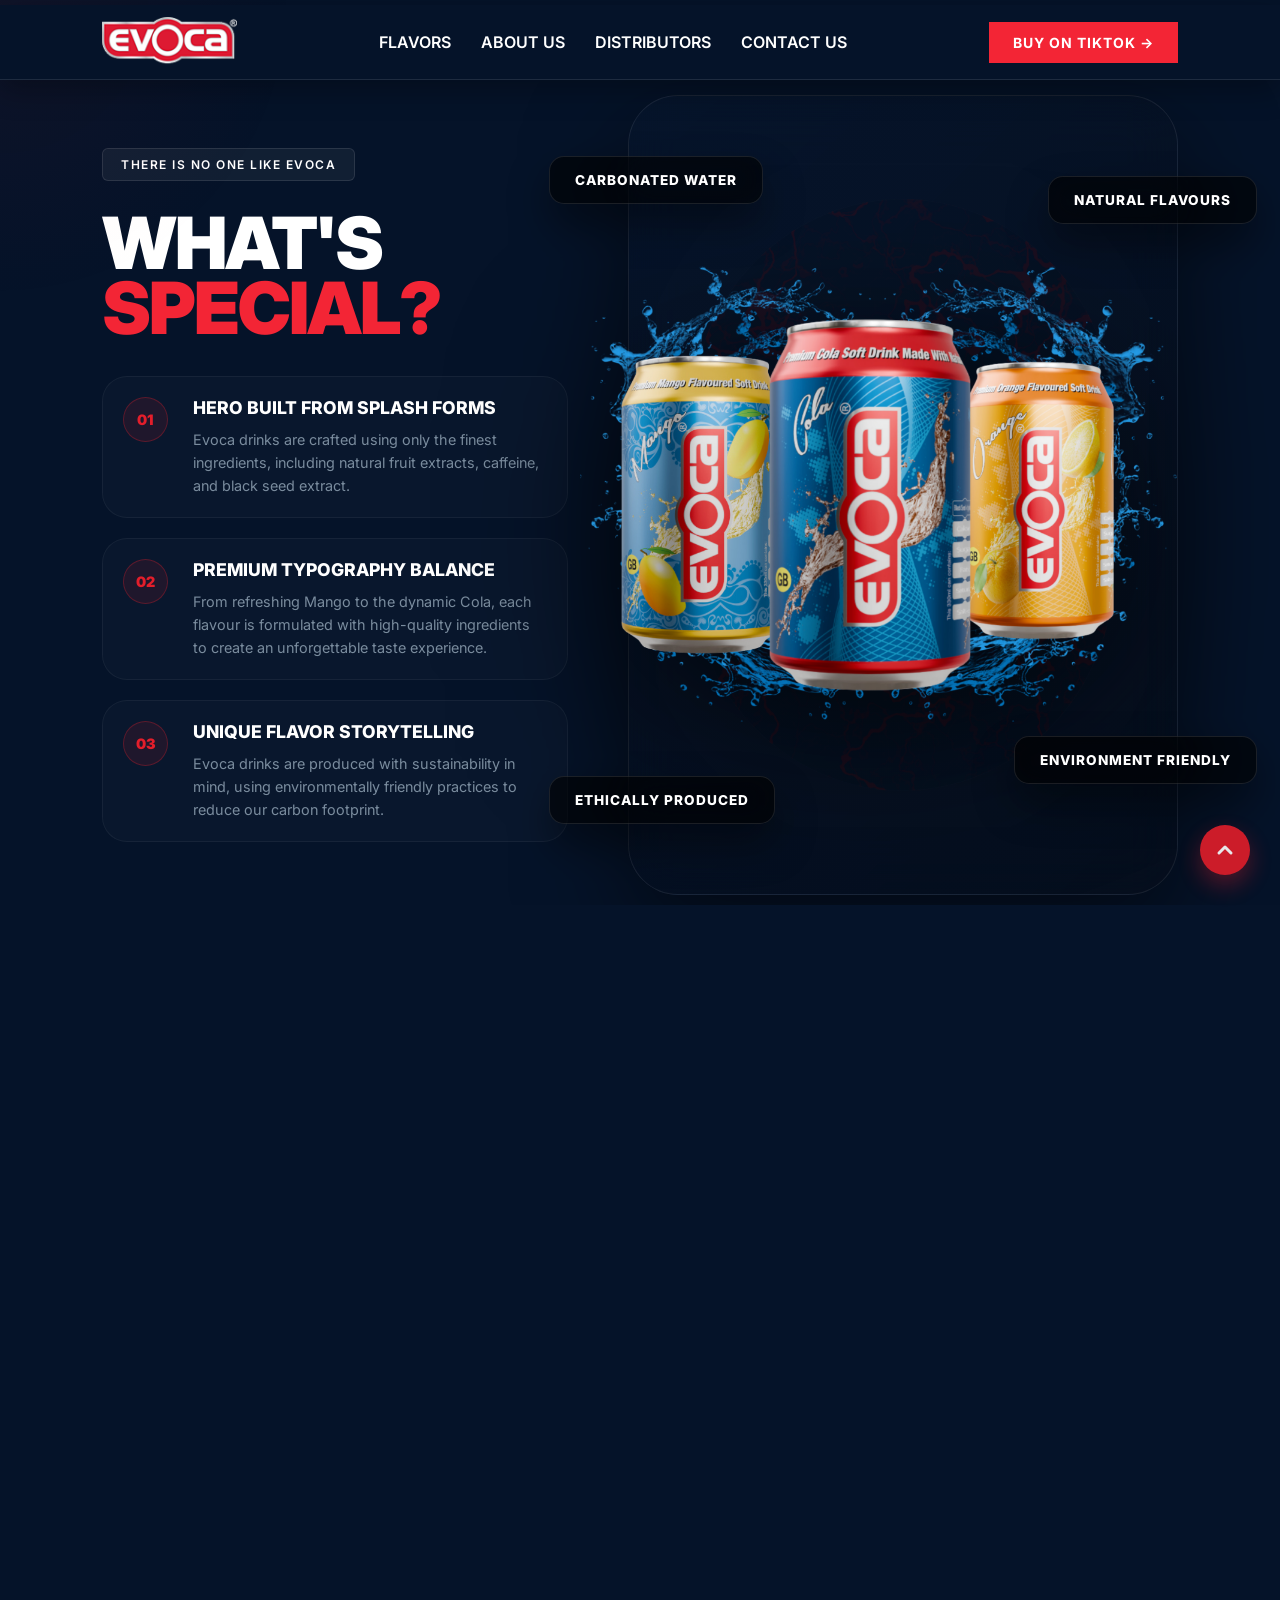
==== index.html @ 457dc72a "Fix scrollbar sync with snap engine: use body height and refined scroll listener" ====
<!DOCTYPE html>
<html lang="en" class="snap-page">

<head>
    <meta charset="UTF-8">
    <meta name="viewport" content="width=device-width, initial-scale=1.0">
    <title>Evoca - Taste the rush</title>
    <link rel="stylesheet" href="style.css">
    <link rel="preconnect" href="https://fonts.googleapis.com">
    <link rel="preconnect" href="https://fonts.gstatic.com" crossorigin>
    <link href="https://fonts.googleapis.com/css2?family=Inter:wght@400;500;600;700;800;900&display=swap"
        rel="stylesheet">
</head>

<body>

    <header class="navbar">
        <div class="navbar-container">
            <div class="logo">
                <img src="assets/Evoca Logo.png" alt="Evoca Logo" class="logo-img">
            </div>
            <nav class="nav-links">
                <a href="#flavors">Flavors</a>
                <a href="about.html">About Us</a>
                <a href="distributors.html">Distributors</a>
                <a href="contact.html">Contact US</a>
            </nav>
            <div class="menu-toggle" id="menuToggle">
                <span></span>
                <span></span>
                <span></span>
            </div>
            <a href="#" class="btn btn-primary buy-now">BUY ON TIKTOK &rarr;</a>
        </div>
    </header>

    <!-- ═══════════════════════════════════════════════
         FULL-SCREEN SNAP SCROLL CONTAINER
         Sections: 0=Hero, 1=Flavors, 2=Campaign, 3=Special, 4=Zero
         ═══════════════════════════════════════════════ -->
    <div id="snapContainer">

        <!-- SECTION 0: Hero (marquee embedded at bottom) -->
        <div class="snap-section" data-index="0">
            <main class="hero">
                <!-- Circular Can Carousel -->
                <div class="hero-carousel" id="heroCarousel">
                    <div class="carousel-stage">
                        <div class="carousel-can" data-index="0">
                            <img src="assets/hero/1.png" alt="Evoca Can 1">
                        </div>
                        <div class="carousel-can" data-index="1">
                            <img src="assets/hero/2.png" alt="Evoca Can 2">
                        </div>
                        <div class="carousel-can" data-index="2">
                            <img src="assets/hero/3.png" alt="Evoca Can 3">
                        </div>
                        <div class="carousel-can" data-index="3">
                            <img src="assets/hero/4.png" alt="Evoca Can 4">
                        </div>
                    </div>
                </div>
                <!-- Dot Indicators removed -->
                <!-- Side info: above buttons on mobile, absolute overlay on desktop -->
                <div class="hero-sides-container">
                    <div class="hero-side left">
                        <div class="side-info-item">
                            <h3>REAL FRUIT, REAL TASTE</h3>
                            <p>Premium Quality Ingredients</p>
                        </div>
                        <div class="side-info-item">
                            <h3>PURE, CLEAN REFRESHMENT</h3>
                            <p>No Controversial Additives</p>
                        </div>
                    </div>
                    <div class="hero-side right">
                        <div class="side-info-item">
                            <h3>INNOVATIVE FLAVOURS</h3>
                            <p>Uniquely Crafted, Perfected Taste</p>
                        </div>
                        <div class="side-info-item">
                            <h3>ETHICALLY PRODUCED</h3>
                            <p>Vegan, and Vegetarian Friendly</p>
                        </div>
                    </div>
                </div>
                <div class="hero-bottom-content">
                    <div class="hero-badge reveal">Best Taste Money Can Ever Buy</div>
                    <div class="hero-main-title reveal delay-1">
                        <h1>Ultra <span class="highlight-red">Premium</span> Drink</h1>
                        <span class="title-sub">Serving You Since 2003</span>
                    </div>
                    <div class="hero-actions reveal delay-2">
                        <a href="#flavors" class="btn btn-primary buy-now">EXPLORE FLAVORS &rarr;</a>
                        <a href="#" class="btn btn-outline">WATCH CAMPAIGN</a>
                    </div>
                </div>
                <div class="hero-fade-overlay"></div>
            </main>
        </div>

        <!-- SECTION 1: What's Special -->
        <div class="snap-section snap-section--scroll" data-index="1">
            <section class="signature-concept">
                <div class="concept-grid">
                    <div class="concept-left reveal">
                        <span class="concept-tag">THERE IS NO ONE LIKE EVOCA</span>
                        <h2 class="concept-heading">WHAT'S <span class="highlight-red">SPECIAL?</span></h2>
                        <div class="concept-features">
                            <div class="concept-feature">
                                <div class="feature-icon">01</div>
                                <div class="feature-text">
                                    <h4>HERO BUILT FROM SPLASH FORMS</h4>
                                    <p>Evoca drinks are crafted using only the finest ingredients, including natural fruit extracts, caffeine, and black seed extract.</p>
                                </div>
                            </div>
                            <div class="concept-feature">
                                <div class="feature-icon">02</div>
                                <div class="feature-text">
                                    <h4>PREMIUM TYPOGRAPHY BALANCE</h4>
                                    <p>From refreshing Mango to the dynamic Cola, each flavour is formulated with high-quality ingredients to create an unforgettable taste experience.</p>
                                </div>
                            </div>
                            <div class="concept-feature">
                                <div class="feature-icon">03</div>
                                <div class="feature-text">
                                    <h4>UNIQUE FLAVOR STORYTELLING</h4>
                                    <p>Evoca drinks are produced with sustainability in mind, using environmentally friendly practices to reduce our carbon footprint.</p>
                                </div>
                            </div>
                        </div>
                    </div>
                    <div class="concept-right">
                        <div class="orbit-card">
                            <div class="orbit-visual">
                                <img src="assets/Group9.png" alt="Orbit Background" class="orbit-bg">
                                <img src="assets/all.png" alt="Evoca Cans Range" class="orbit-can">
                                <div class="orbit-label label-tl"><h5>CARBONATED WATER</h5></div>
                                <div class="orbit-label label-tr"><h5>NATURAL FLAVOURS</h5></div>
                                <div class="orbit-label label-bl"><h5>ETHICALLY PRODUCED</h5></div>
                                <div class="orbit-label label-br"><h5>ENVIRONMENT FRIENDLY</h5></div>
                            </div>
                        </div>
                    </div>
                </div>
            </section>
        </div>

        <!-- SECTION 2: Expanding Reach -->
        <div class="snap-section" data-index="2">
            <section class="campaign-system campaign-reach">
                <div class="campaign-grid">
                    <div class="campaign-left reveal">
                        <h3 class="side-heading">Expanding <span class="highlight-blue">Reach</span></h3>
                        <div class="feature-list">
                            <div class="feature-card reveal delay-1">
                                <h4>Expanding Across the UK</h4>
                                <p>Evoca Drinks continues to grow its national footprint, now available through major distributors and supplying thousands of QSR and retail outlets across the UK.<br><br>We are actively expanding across Europe and beyond.</p>
                            </div>
                            <div class="feature-card reveal delay-2">
                                <h4>Stock Evoca</h4>
                                <p>Whether you are a wholesaler, distributor, restaurant group or independent retailer, Evoca Drinks offers a premium alternative your customers are actively seeking.<br><br>
                                    <a href="contact.html" style="color: var(--primary-red); font-weight: 700;">Contact us</a> to discuss trade opportunities or visit the <a href="distributors.html" style="color: var(--primary-red); font-weight: 700;">distributors page</a>.<br><br>
                                    Also available through online marketplaces, including TikTok Shop.
                                </p>
                            </div>
                        </div>
                    </div>
                    <div class="campaign-right">
                        <div class="visual-container">
                            <div class="ribbon ribbon-1"></div>
                            <div class="ribbon ribbon-2"></div>
                            <div class="straight-can">
                                <img src="assets/EvocaStrawberry.png" alt="Evoca Strawberry">
                            </div>
                            <div class="particle p1"></div>
                            <div class="particle p2"></div>
                            <div class="particle p3"></div>
                        </div>
                    </div>
                </div>
            </section>
        </div>

        <!-- SECTION 3: Flavours in Focus -->
        <div class="snap-section snap-section--scroll" data-index="3">
            <section class="campaign-system">
                <div class="campaign-header reveal">
                    <h2 class="header-main">ALL <span class="highlight-red">FLAVOURS</span> IN FOCUS</h2>
                    <div class="campaign-banner reveal delay-1">
                        <img src="assets/centralcans.png" alt="Evoca Cans Range" class="banner-img">
                    </div>
                </div>
            </section>
        </div>

        <!-- SECTION 4: Flavors -->
        <div class="snap-section" data-index="4">
            <section id="flavors" class="product-showcase">
                <div class="showcase-container">
                    <div class="pagination">
                        <span class="dot active" data-index="0"></span>
                        <span class="dot" data-index="1"></span>
                        <span class="dot" data-index="2"></span>
                        <span class="dot" data-index="3"></span>
                        <span class="dot" data-index="4"></span>
                    </div>
                    <div class="product-image">
                        <img src="assets/1.png" alt="Evoca Product" id="productImage">
                    </div>
                    <div class="product-info reveal">
                        <span class="product-tag" id="productTag">Evoca Cola</span>
                        <h2 class="product-heading" id="productHeading">CLASSIC TASTE<br>REIMAGINED</h2>
                        <p class="product-description" id="productDesc">
                            Our signature Cola blend features natural mineral water and a unique black seed extract for a bold, sophisticated profile.
                            <br><br>
                            Experience a refreshing twist on a timeless classic, crafted for those who appreciate premium quality and authentic ingredients.
                        </p>
                    </div>
                </div>
            </section>
        </div>

        <!-- SECTION 5: Zero + Footer (combined, scrollable) -->
        <div class="snap-section snap-section--scroll" data-index="5">
            <section id="zero" class="zero-section">
                <div class="red-stripe"></div>
                <div class="zero-container">
                    <div class="zero-left reveal">
                        <img src="assets/Zero.png" alt="Evoca Cola Zero" class="zero-can">
                    </div>
                    <div class="zero-right">
                        <h2 class="zero-heading">START FROM<br>ZERO</h2>
                        <p class="zero-text">
                            Introducing Evoca Cola Zero, the perfect drink for those who crave the bold, refreshing taste of cola without the calories. With zero sugar and just 1 calorie per can, Evoca Cola Zero offers the same invigorating flavor you love, but without any compromises.<br><br>
                            It's the ideal choice for those who want to stay energized and refreshed, all while keeping their calorie count in check.
                        </p>
                    </div>
                </div>
            </section>
            <footer id="contact" class="footer">
                <div class="footer-container">
                    <div class="footer-left">
                        <img src="assets/Evoca Logo.png" alt="Evoca Logo" class="footer-logo">
                    </div>
                    <div class="footer-center">
                        <p>© 2025 Evoca Drinks. All rights reserved.</p>
                    </div>
                    <div class="footer-right">
                        <nav class="social-links">
                            <a href="https://www.instagram.com/evocadrinks/" target="_blank" rel="noopener noreferrer" aria-label="Instagram">
                                <svg xmlns="http://www.w3.org/2000/svg" width="20" height="20" viewBox="0 0 24 24" fill="none" stroke="currentColor" stroke-width="2" stroke-linecap="round" stroke-linejoin="round"><rect x="2" y="2" width="20" height="20" rx="5" ry="5"></rect><path d="M16 11.37A4 4 0 1 1 12.63 8 4 4 0 0 1 16 11.37z"></path><line x1="17.5" y1="6.5" x2="17.51" y2="6.5"></line></svg>
                            </a>
                            <a href="https://www.tiktok.com/@evoca.drinks" target="_blank" rel="noopener noreferrer" aria-label="TikTok">
                                <svg xmlns="http://www.w3.org/2000/svg" width="20" height="20" viewBox="0 0 24 24" fill="none" stroke="currentColor" stroke-width="2" stroke-linecap="round" stroke-linejoin="round"><path d="M9 12a4 4 0 1 0 4 4V4a5 5 0 0 0 5 5"></path></svg>
                            </a>
                            <a href="https://www.facebook.com/evocadrinks" target="_blank" rel="noopener noreferrer" aria-label="Facebook">
                                <svg xmlns="http://www.w3.org/2000/svg" width="20" height="20" viewBox="0 0 24 24" fill="none" stroke="currentColor" stroke-width="2" stroke-linecap="round" stroke-linejoin="round"><path d="M18 2h-3a5 5 0 0 0-5 5v3H7v4h3v8h4v-8h3l1-4h-4V7a1 1 0 0 1 1-1h3z"></path></svg>
                            </a>
                            <a href="https://www.linkedin.com/company/evocadrinks/" target="_blank" rel="noopener noreferrer" aria-label="LinkedIn">
                                <svg xmlns="http://www.w3.org/2000/svg" width="20" height="20" viewBox="0 0 24 24" fill="none" stroke="currentColor" stroke-width="2" stroke-linecap="round" stroke-linejoin="round"><path d="M16 8a6 6 0 0 1 6 6v7h-4v-7a2 2 0 0 0-2-2 2 2 0 0 0-2 2v7h-4v-7a6 6 0 0 1 6-6z"></path><rect x="2" y="9" width="4" height="12"></rect><circle cx="4" cy="4" r="2"></circle></svg>
                            </a>
                        </nav>
                    </div>
                </div>
            </footer>
        </div>

    <a href="#" class="scroll-top" id="scrollTop">
        <svg viewBox="0 0 24 24" width="24" height="24" stroke="currentColor" stroke-width="3" fill="none"
            stroke-linecap="round" stroke-linejoin="round">
            <polyline points="18 15 12 9 6 15"></polyline>
        </svg>
    </a>

    </div><!-- /#snapContainer -->

    <script>
        // ── Navbar scroll tint ────────────────────────────────────────
        const navbar = document.querySelector('.navbar');
        // navbar tint is driven by snap engine below (section index > 0)

        // ── Reveal animations (IntersectionObserver) ──────────────────
        const revealObserver = new IntersectionObserver((entries) => {
            entries.forEach(e => { if (e.isIntersecting) e.target.classList.add('active'); });
        }, { threshold: 0.15 });
        document.querySelectorAll('.reveal').forEach(el => revealObserver.observe(el));

        // ── Mouse glow ────────────────────────────────────────────────
        const glow = document.createElement('div');
        glow.className = 'mouse-glow';
        Object.assign(glow.style, {
            position:'fixed', width:'600px', height:'600px',
            background:'radial-gradient(circle, rgba(227,30,43,0.05) 0%, transparent 70%)',
            borderRadius:'50%', pointerEvents:'none', zIndex:'0',
            transform:'translate(-50%,-50%)', transition:'opacity 0.5s ease'
        });
        document.body.appendChild(glow);
        document.addEventListener('mousemove', e => { glow.style.left = e.clientX+'px'; glow.style.top = e.clientY+'px'; });
        document.addEventListener('mouseenter', () => glow.style.opacity = '1');
        document.addEventListener('mouseleave', () => glow.style.opacity = '0');

        // ── Flavor Switcher ───────────────────────────────────────────
        const flavors = [
            { tag:"Evoca Cola",       heading:"CLASSIC TASTE<br>REIMAGINED",  desc:"Our signature Cola blend features natural mineral water and a unique black seed extract for a bold, sophisticated profile.<br><br>Experience a refreshing twist on a timeless classic, crafted for those who appreciate premium quality and authentic ingredients.", img:"assets/1.png" },
            { tag:"Evoca Strawberry", heading:"FRUITY RUSH",                  desc:"Evoca Strawberry combines freshly pressed strawberry juice and premium ingredients for a naturally refreshing, authentic flavour.<br><br>Carefully crafted from real fruit and natural mineral water, it delivers a smooth texture, bold flavour, and revitalising refreshment wherever you are.", img:"assets/2.png" },
            { tag:"Evoca Orange",     heading:"ISLAND REFRESHMENT",           desc:"Crisp, zesty, and full of life, our Orange flavor is made from the finest citrus extracts and crystal-clear spring water.<br><br>A bright and uplifting choice that delivers a natural citrus punch, keeping you refreshed and revitalized from the first sip to the last.", img:"assets/4.png" },
            { tag:"Evoca Mango",      heading:"EVERY DROP<br>TROPICAL",       desc:"Savor the sun-ripened sweetness of exotic mangoes, perfectly balanced with our pure mineral water base.<br><br>A vibrant, refreshing escape that brings a burst of tropical energy to your day, with no artificial flavors or compromise.", img:"assets/3.png" },
            { tag:"Evoca Cola Zero",  heading:"ZERO CALORIES",                desc:"Indulge in the full, rich taste of our Cola, now with zero calories. Infused with real kola nut and our exclusive black seed extract, Evoca Cola Zero offers all the bold, sophisticated flavours of the original, without the sugar.<br><br>Perfect for those who want the taste they love with none of the calories, Evoca Cola Zero delivers refreshment, energy, and flavour in every sip.", img:"assets/5.png" }
        ];
        const flavorDots    = document.querySelectorAll('.pagination .dot');
        const productImage  = document.getElementById('productImage');
        const productTag    = document.getElementById('productTag');
        const productHeading= document.getElementById('productHeading');
        const productDesc   = document.getElementById('productDesc');
        flavorDots.forEach(dot => dot.addEventListener('click', () => updateFlavor(dot.getAttribute('data-index'))));
        function updateFlavor(index) {
            const f = flavors[index];
            flavorDots.forEach(d => d.classList.remove('active'));
            flavorDots[index].classList.add('active');
            [productImage, productTag, productHeading, productDesc].forEach(el => {
                el.style.opacity = '0'; el.style.transform = 'translateY(20px)'; el.style.transition = 'all 0.4s ease';
            });
            setTimeout(() => {
                productImage.src = f.img; productTag.textContent = f.tag;
                productHeading.innerHTML = f.heading; productDesc.innerHTML = f.desc;
                [productImage, productTag, productHeading, productDesc].forEach(el => {
                    el.style.opacity = '1'; el.style.transform = 'translateY(0)';
                });
            }, 400);
        }

        // ── Hero Can Carousel ─────────────────────────────────────────
        (function () {
            const cans = Array.from(document.querySelectorAll('.carousel-can'));
            const dots = Array.from(document.querySelectorAll('.hero-dot'));
            const TOTAL = cans.length, DWELL = 4000, TRANS = 1900;
            let current = 0, animating = false, isPaused = false, dwellTimer = null, rafId = null;
            function easeInOut(t) { return t < 0.5 ? 4*t*t*t : 1 - Math.pow(-2*t+2,3)/2; }
            function getArcPts() {
                const s = Math.max(0.35, Math.min(1.0, window.innerWidth/1440));
                const ex = 400*s, ey = 420*s;
                return { exit:[{x:0,y:0},{x:-ex*.2,y:ey*.29},{x:-ex*.55,y:ey*.67},{x:-ex,y:ey}], enter:[{x:ex,y:ey},{x:ex*.55,y:ey*.67},{x:ex*.2,y:ey*.29},{x:0,y:0}] };
            }
            function bezier(pts,t) { const u=1-t; return { x:u*u*u*pts[0].x+3*u*u*t*pts[1].x+3*u*t*t*pts[2].x+t*t*t*pts[3].x, y:u*u*u*pts[0].y+3*u*u*t*pts[1].y+3*u*t*t*pts[2].y+t*t*t*pts[3].y }; }
            function arcProps(t) { return { scale:1-t*.6, opacity:1-t }; }
            function setCS(el,x,y,sc,op,r) { el.style.transform=`translate(${x}px,${y}px) scale(${sc}) rotate(${r}deg)`; el.style.opacity=op; }
            function setDot(i) { dots.forEach(d=>d.classList.remove('active')); if(dots[i]) dots[i].classList.add('active'); }
            function init() { cans.forEach(c=>{c.style.opacity='0';c.style.transform='translate(0,0) scale(1) rotate(0deg)';}); cans[0].style.opacity='1'; setDot(0); }
            let floatRaf=null, floatStart=null;
            function startFloat(el) { stopFloat(); floatStart=null; function tick(ts){if(!floatStart)floatStart=ts; const t=((ts-floatStart)%3000)/3000; el.style.transform=`translate(0,${-10*Math.sin(2*Math.PI*t)}px) scale(1) rotate(0deg)`; floatRaf=requestAnimationFrame(tick);} floatRaf=requestAnimationFrame(tick); }
            function stopFloat() { if(floatRaf){cancelAnimationFrame(floatRaf);floatRaf=null;} }
            function transition() {
                if(animating) return; animating=true; stopFloat();
                const {exit:EP,enter:IP}=getArcPts(), exitCan=cans[current], next=(current+1)%TOTAL, enterCan=cans[next];
                setCS(enterCan,IP[0].x,IP[0].y,0.4,0,20);
                let startTs=null;
                function frame(ts) {
                    if(!startTs) startTs=ts;
                    const raw=Math.min((ts-startTs)/TRANS,1), t=easeInOut(raw);
                    const ep=bezier(EP,t), eP=arcProps(t); setCS(exitCan,ep.x,ep.y,eP.scale,eP.opacity,-t*28);
                    const ip=bezier(IP,t), iP=arcProps(1-t); setCS(enterCan,ip.x,ip.y,iP.scale,iP.opacity,(1-t)*28);
                    if(raw<1){rafId=requestAnimationFrame(frame);}else{setCS(exitCan,0,0,1,0,0);setCS(enterCan,0,0,1,1,0);current=next;animating=false;setDot(current);startFloat(enterCan);scheduleDwell();}
                }
                rafId=requestAnimationFrame(frame); setDot(next);
            }
            function scheduleDwell() { clearTimeout(dwellTimer); if(!isPaused) dwellTimer=setTimeout(transition,DWELL); }
            const carousel=document.getElementById('heroCarousel');
            carousel.addEventListener('mouseenter',()=>{isPaused=true;clearTimeout(dwellTimer);});
            carousel.addEventListener('mouseleave',()=>{isPaused=false;if(!animating)scheduleDwell();});
            dots.forEach((dot,i)=>dot.addEventListener('click',()=>{if(animating||i===current)return;clearTimeout(dwellTimer);current=(i-1+TOTAL)%TOTAL;transition();}));
            init(); setTimeout(()=>{startFloat(cans[0]);scheduleDwell();},400);
        })();

        // ── Mobile Menu ───────────────────────────────────────────────
        const menuToggle = document.getElementById('menuToggle');
        const navLinks   = document.querySelector('.nav-links');
        menuToggle.addEventListener('click', () => {
            menuToggle.classList.toggle('active');
            navLinks.classList.toggle('active');
            document.body.classList.toggle('no-scroll');
        });
        document.querySelectorAll('.nav-links a').forEach(link => link.addEventListener('click', () => {
            menuToggle.classList.remove('active');
            navLinks.classList.remove('active');
            document.body.classList.remove('no-scroll');
        }));

        // ════════════════════════════════════════════════════════════
        // FULL-SCREEN SNAP SCROLL ENGINE
        // Sections: 0=Hero  1=Special  2=Reach  3=Campaign  4=Flavors  5=Zero+Footer
        // ════════════════════════════════════════════════════════════
        (function () {
            const sections      = Array.from(document.querySelectorAll('.snap-section'));
            const TOTAL         = sections.length;
            const DUR           = 850;
            const EASE          = 'cubic-bezier(0.77, 0, 0.18, 1)';
            const SWIPE_MIN     = 50;
            const WHEEL_THRESH  = 60;
            const reducedMotion = window.matchMedia('(prefers-reduced-motion: reduce)').matches;

            let current     = 0;
            let isAnimating = false;
            let touchStartY = 0;
            let wheelAcc    = 0;
            let wheelTimer  = null;
            let finishTimer = null;

            // ── Init: place all sections ──────────────────────────────
            sections.forEach((sec, i) => {
                sec.style.transition    = 'none';
                sec.style.transform     = i === 0 ? 'translateY(0)'    : 'translateY(100vh)';
                sec.style.opacity       = i === 0 ? '1'                : '0';
                sec.style.pointerEvents = i === 0 ? 'all'              : 'none';
            });

            // Sync scrollbar to top on load
            if (window.innerWidth > 768) {
                window.scrollTo(0, 0);
            }

            // ── Scroll to Top button ─────────────────────────────────
            const scrollTop = document.getElementById('scrollTop');
            scrollTop.addEventListener('click', (e) => {
                e.preventDefault();
                goTo(0);
            });

            // ── Navbar tint ───────────────────────────────────────────
            function updateNavbar(idx) {
                navbar.classList.toggle('scrolled', idx > 0);
                scrollTop.classList.toggle('visible', idx > 0);
            }

            // ── Trigger .reveal animations ────────────────────────────
            function triggerReveals(sec) {
                sec.querySelectorAll('.reveal:not(.active)').forEach(el => {
                    setTimeout(() => el.classList.add('active'), 80);
                });
            }

            // ── Core transition ───────────────────────────────────────
            function goTo(next) {
                if (isAnimating || next === current || next < 0 || next >= TOTAL) return;

                isAnimating = true;
                clearTimeout(finishTimer);

                const dir    = next > current ? 1 : -1;
                const outSec = sections[current];
                const inSec  = sections[next];

                // ── Step 1: position inSec off-screen, make it visible ──
                // Setting opacity:1 HERE (before animation) means the section
                // is always visible even if finish() is delayed — no blank screen.
                inSec.style.transition    = 'none';
                inSec.style.transform     = `translateY(${dir * 100}vh)`;
                inSec.style.opacity       = '1';
                inSec.style.pointerEvents = 'none';

                // ── Step 2: force reflow so start position is committed ──
                void inSec.offsetHeight;
                void outSec.offsetHeight;

                if (reducedMotion) {
                    outSec.style.transform     = `translateY(${dir * -100}vh)`;
                    outSec.style.opacity       = '0';
                    outSec.style.pointerEvents = 'none';
                    inSec.style.transform      = 'translateY(0)';
                    inSec.style.pointerEvents  = 'all';
                    current     = next;
                    isAnimating = false;
                    updateNavbar(current);
                    triggerReveals(inSec);
                    return;
                }

                // ── Step 3: apply transition, then animate ───────────────
                const tv = `transform ${DUR}ms ${EASE}`;
                outSec.style.transition = tv;
                inSec.style.transition  = tv;

                // Double rAF: first frame commits the transition property,
                // second frame starts the actual movement.
                requestAnimationFrame(() => {
                    requestAnimationFrame(() => {
                        outSec.style.transform = `translateY(${dir * -100}vh)`;
                        inSec.style.transform  = 'translateY(0)';
                    });
                });

                // ── Step 4: finish after DUR — single timer, no transitionend ──
                // We deliberately avoid transitionend because it fires on every
                // child element with a transition, causing multiple finish calls.
                finishTimer = setTimeout(() => {
                    outSec.style.transition    = 'none';
                    inSec.style.transition     = 'none';
                    outSec.style.opacity       = '0';
                    outSec.style.pointerEvents = 'none';
                    inSec.style.opacity        = '1';   // ensure visible
                    inSec.style.pointerEvents  = 'all';
                    inSec.style.transform      = 'translateY(0)'; // snap to exact position

                    current     = next;
                    isAnimating = false;
                    updateNavbar(current);
                    triggerReveals(inSec);

                    // Sync native scrollbar position without triggering the listener
                    isSyncing = true;
                    window.scrollTo(0, current * window.innerHeight);
                    setTimeout(() => { isSyncing = false; }, 50);
                }, DUR + 100); 
            }

            // ── Native Scroll Sync ────────────────────────────────────
            let isSyncing = false;
            window.addEventListener('scroll', () => {
                if (isAnimating || isSyncing || window.innerWidth <= 768) return;
                
                const scrollPos = window.scrollY;
                const targetIdx = Math.round(scrollPos / window.innerHeight);
                
                if (targetIdx !== current && targetIdx >= 0 && targetIdx < TOTAL) {
                    goTo(targetIdx);
                }
            }, { passive: true });

            // ── Wheel ─────────────────────────────────────────────────
            window.addEventListener('wheel', (e) => {
                if (isAnimating) { e.preventDefault(); wheelAcc = 0; return; }

                const sec       = sections[current];
                const ovY       = window.getComputedStyle(sec).overflowY;
                const scrollable = (ovY === 'auto' || ovY === 'scroll')
                                   && sec.scrollHeight > sec.clientHeight + 2;

                if (scrollable) {
                    const atTop    = sec.scrollTop <= 1;
                    const atBottom = sec.scrollTop + sec.clientHeight >= sec.scrollHeight - 2;
                    // Not at boundary — let browser scroll the section naturally
                    if (e.deltaY > 0 && !atBottom) { wheelAcc = 0; return; }
                    if (e.deltaY < 0 && !atTop)    { wheelAcc = 0; return; }
                }

                // At boundary or non-scrollable — take over and snap
                e.preventDefault();
                wheelAcc += e.deltaY;
                clearTimeout(wheelTimer);
                wheelTimer = setTimeout(() => { wheelAcc = 0; }, 200);

                if (Math.abs(wheelAcc) >= WHEEL_THRESH) {
                    const dir = wheelAcc > 0 ? 1 : -1;
                    wheelAcc  = 0;
                    clearTimeout(wheelTimer);
                    goTo(current + dir);
                }
            }, { passive: false });

            // ── Touch ─────────────────────────────────────────────────
            window.addEventListener('touchstart', (e) => {
                touchStartY = e.touches[0].clientY;
            }, { passive: true });

            window.addEventListener('touchend', (e) => {
                if (isAnimating) return;
                const delta = touchStartY - e.changedTouches[0].clientY;
                if (Math.abs(delta) < SWIPE_MIN) return;
                goTo(current + (delta > 0 ? 1 : -1));
            }, { passive: true });

            // ── Keyboard ──────────────────────────────────────────────
            window.addEventListener('keydown', (e) => {
                if (isAnimating) return;
                switch (e.key) {
                    case 'ArrowDown': case 'PageDown': e.preventDefault(); goTo(current + 1); break;
                    case 'ArrowUp':   case 'PageUp':   e.preventDefault(); goTo(current - 1); break;
                    case 'Home':                       e.preventDefault(); goTo(0);           break;
                    case 'End':                        e.preventDefault(); goTo(TOTAL - 1);   break;
                }
            });

            // ── Nav link clicks ───────────────────────────────────────
            document.querySelectorAll('a[href="#flavors"], a[href="index.html#flavors"]').forEach(a => {
                a.addEventListener('click', (e) => { e.preventDefault(); goTo(4); });
            });
            document.querySelectorAll('a[href="#zero"]').forEach(a => {
                a.addEventListener('click', (e) => { e.preventDefault(); goTo(5); });
            });
            document.querySelectorAll('a[href="#contact"]').forEach(a => {
                a.addEventListener('click', (e) => { e.preventDefault(); goTo(5); });
            });

            // ── Boot ──────────────────────────────────────────────────
            updateNavbar(0);
            triggerReveals(sections[0]);

            // ── Hash navigation on page load ──────────────────────────
            // When arriving from another page via index.html#flavors etc.,
            // jump instantly to the target section (no animation).
            (function checkHash() {
                const hash = window.location.hash;
                if (!hash) return;
                const map = { '#flavors': 4, '#zero': 5, '#contact': 5 };
                const target = map[hash];
                if (target === undefined || target === 0) return;

                // Instant jump — no slide animation, just show the right section
                sections.forEach((sec, i) => {
                    sec.style.transition    = 'none';
                    sec.style.transform     = 'translateY(0)';
                    sec.style.opacity       = i === target ? '1' : '0';
                    sec.style.pointerEvents = i === target ? 'all' : 'none';
                });
                current = target;
                updateNavbar(target);
                triggerReveals(sections[target]);

                // Clear the hash so back-navigation works cleanly
                history.replaceState(null, '', window.location.pathname);
            })();
        })();
    </script>
</body>

</html>
---- style.css ----
html.snap-page {
    scroll-snap-type: none;
    overflow-x: hidden;
    overflow-y: auto !important;
}

html.snap-page body {
    height: 600vh !important;
}

/* ════════════════════════════════════════════════════════════
   FULL-SCREEN SNAP SCROLL
   ════════════════════════════════════════════════════════════ */

#snapContainer {
    position: fixed;
    top: 0;
    left: 0;
    width: 100vw;
    height: 100vh;
    overflow: hidden;
    z-index: 0;
}

/* Each snap section — full viewport, centres content */
.snap-section {
    position: absolute;
    top: 0;
    left: 0;
    width: 100vw;
    height: 100vh;
    overflow: hidden;
    will-change: transform;
    /* Pad top for fixed navbar, then centre remaining space */
    display: flex;
    flex-direction: column;
    align-items: stretch;
    justify-content: center;
    padding-top: 80px;
    /* navbar height — prevents content hiding behind it */
    box-sizing: border-box;
}

/* Direct children: fill height, no overflow clipping */
.snap-section>main,
.snap-section>section,
.snap-section>footer,
.snap-section>div {
    width: 100%;
    height: 100%;
    overflow: hidden;
}

/* Scrollable sections — content taller than viewport scrolls internally */
.snap-section--scroll {
    overflow-y: auto;
    -webkit-overflow-scrolling: touch;
    scroll-behavior: smooth;
}

/* Children of scrollable sections: natural height */
.snap-section--scroll>section,
.snap-section--scroll>main,
.snap-section--scroll>footer {
    height: auto;
    min-height: unset;
    overflow: visible;
}

/* Last section on index (data-index=5): zero + footer, scrollable */
.snap-section[data-index="5"] {
    overflow-y: auto;
    -webkit-overflow-scrolling: touch;
}

.snap-section[data-index="5"]>section,
.snap-section[data-index="5"]>footer {
    height: auto;
    overflow: visible;
}

/* ── Mobile: flat normal scroll ─────────────────────────────── */
@media (max-width: 768px) {
    html.snap-page {
        overflow: auto;
    }

    #snapContainer {
        position: static;
        height: auto;
        overflow: visible;
    }

    .snap-section {
        position: static !important;
        height: auto !important;
        overflow: visible !important;
        will-change: auto !important;
        transform: none !important;
        opacity: 1 !important;
        pointer-events: all !important;
        padding-top: 0 !important;
        /* remove navbar offset — normal scroll handles it */
        display: block !important;
    }

    .snap-section>main,
    .snap-section>section,
    .snap-section>footer,
    .snap-section>div {
        height: auto;
        overflow: visible;
    }

    .snap-section--scroll,
    .snap-section[data-index="5"] {
        overflow: visible;
    }
}

html {
    scroll-behavior: smooth;
}

:root {
    scroll-behavior: smooth;
    --bg-dark: #051329;
    --primary-red: #E31E2B;
    --text-white: #ffffff;
    --text-muted: #7a8c9e;
    --btn-secondary-bg: rgba(255, 255, 255, 0.05);
    --btn-secondary-border: rgba(255, 255, 255, 0.1);
}

/* Reveal Animations */
.reveal {
    opacity: 0;
    transform: translateY(30px);
    transition: all 0.8s cubic-bezier(0.175, 0.885, 0.32, 1.275);
}

.reveal.active {
    opacity: 1;
    transform: translateY(0);
}

/* Staggered Reveal Delays */
.delay-1 {
    transition-delay: 0.1s;
}

.delay-2 {
    transition-delay: 0.2s;
}

.delay-3 {
    transition-delay: 0.3s;
}

.delay-4 {
    transition-delay: 0.4s;
}

.delay-5 {
    transition-delay: 0.5s;
}

/* Parallax Keyframes */
@keyframes parallax-slow {
    0% {
        transform: translate(0, 0);
    }

    50% {
        transform: translate(20px, 15px);
    }

    100% {
        transform: translate(0, 0);
    }
}

@keyframes parallax-medium {
    0% {
        transform: translate(0, 0);
    }

    50% {
        transform: translate(-30px, 20px);
    }

    100% {
        transform: translate(0, 0);
    }
}

.parallax-s {
    animation: parallax-slow 15s ease-in-out infinite;
}

.parallax-m {
    animation: parallax-medium 12s ease-in-out infinite;
}

* {
    margin: 0;
    padding: 0;
    box-sizing: border-box;
}

body {
    font-family: 'Inter', sans-serif;
    background-color: var(--bg-dark);
    background-image: url('assets/Background.png');
    background-position: top center;
    background-size: 100% auto;
    background-repeat: repeat-y;
    color: var(--text-white);
    min-height: 100vh;
    display: flex;
    flex-direction: column;
    overflow-x: hidden;
    position: relative;
}

/* Premium Custom Scrollbar */
::-webkit-scrollbar {
    width: 14px;
}

::-webkit-scrollbar-track {
    background: var(--bg-dark);
}

::-webkit-scrollbar-thumb {
    background: #1a2a4a;
    border-radius: 20px;
    border: 4px solid var(--bg-dark);
    transition: background 0.3s ease;
}

::-webkit-scrollbar-thumb:hover {
    background: var(--primary-red);
}

/* Firefox Scrollbar Support */
* {
    scrollbar-width: thin;
    scrollbar-color: #1a2a4a var(--bg-dark);
}



/* Typography & Utilities */
a {
    text-decoration: none;
    color: inherit;
}

.btn {
    display: inline-block;
    padding: 12px 24px;
    border-radius: 8px;
    font-weight: 600;
    font-size: 0.85rem;
    letter-spacing: 1px;
    text-transform: uppercase;
    transition: all 0.3s ease;
}

.btn-primary {
    background-color: var(--primary-red);
    color: var(--text-white);
}

.btn-primary:hover {
    background-color: #ff1a2d;
    box-shadow: 0 4px 15px rgba(255, 51, 68, 0.4);
}

.btn-secondary:hover {
    background-color: rgba(255, 255, 255, 0.1);
    transform: translateY(-2px);
}

/* Magnetic/Glow Button */
.btn-primary {
    position: relative;
    overflow: hidden;
    z-index: 1;
}

.btn-primary::before {
    content: '';
    position: absolute;
    top: 50%;
    left: 50%;
    width: 0;
    height: 0;
    background: rgba(255, 255, 255, 0.2);
    border-radius: 50%;
    transform: translate(-50%, -50%);
    transition: width 0.6s ease, height 0.6s ease;
    z-index: -1;
}

.btn-primary:hover::before {
    width: 300px;
    height: 300px;
}

/* Header / Navbar */
.navbar {
    display: flex;
    justify-content: center;
    /* Centering the inner container */
    padding: 0 8%;
    /* Percentage padding for smaller screens */
    width: 100%;
    position: fixed;
    top: 0;
    left: 0;
    z-index: 1000;
    background: transparent;
    backdrop-filter: blur(0px);
    border-bottom: 1px solid transparent;
    transition: all 0.4s ease;
}

.navbar-container {
    width: 100%;
    max-width: 1300px;
    display: flex;
    justify-content: space-between;
    align-items: center;
    padding: 20px 0;
    /* Vertical padding only, horizontal handled by parent or margin */
}

.navbar.scrolled {
    background-color: #051329 !important;
    backdrop-filter: blur(15px);
    border-bottom: 1px solid rgba(255, 255, 255, 0.1);
    box-shadow: 0 10px 30px rgba(0, 0, 0, 0.3);
}

.navbar.scrolled .navbar-container {
    padding: 12px 0;
}


.logo {
    display: flex;
    align-items: center;
}

.logo-img {
    height: 50px;
    /* Adjust size to fit header nicely */
    width: auto;
}

.nav-links {
    display: flex;
    gap: 30px;
}

.nav-links a {
    font-size: 16px;
    font-weight: 600;
    text-transform: uppercase;
    letter-spacing: 0px;
    line-height: 1;
    color: var(--text-white);
    transition: color 0.3s ease;
}

.nav-links a:hover {
    color: var(--text-white);
}

.buy-now {
    background-color: #F32535 !important;
    border-radius: 0;
    padding: 12px 24px;
    font-size: 14px;
    font-weight: 700;
    display: inline-flex;
    align-items: center;
    gap: 8px;
    box-shadow: none;
}

.buy-now:hover {
    background-color: #d11e2b !important;
    box-shadow: 0 4px 15px rgba(243, 37, 53, 0.3);
    transform: none;
}

.hero {
    min-height: 100vh;
    display: flex;
    justify-content: center;
    align-items: flex-start;
    padding: 300px 8% 0;
    position: relative;
    scroll-snap-align: start;
    overflow: hidden;
    margin-bottom: 0 !important;
}

/* .hero-visual and .hero-img replaced by .hero-carousel */


.hero-sides-container {
    width: 100%;
    max-width: 1300px;
    margin: 0 auto;
    display: flex;
    justify-content: space-between;
    align-items: flex-start;
    padding: 0 4px;
    /* Fine-tuned adjustment to perfectly align with navbar content */
    z-index: 10;
}

.hero-side {
    display: flex;
    flex-direction: column;
    gap: 50px;
}

.hero-side.right {
    text-align: right;
}

.highlight-red {
    color: #F32535;
}

.side-info-item h3 {
    font-size: 20px;
    font-weight: 600;
    color: #FFFFFF;
    margin-bottom: 8px;
    text-transform: uppercase;
    letter-spacing: -0.02em;
    line-height: 1;
}

.side-info-item p {
    font-size: 16px;
    color: rgba(255, 255, 255, 0.4);
    font-weight: 400;
    letter-spacing: 0px;
    line-height: 1;
}

.hero-bottom-content {
    position: absolute;
    bottom: 50px;
    left: 50%;
    transform: translateX(-50%);
    text-align: center;
    width: 100%;
    max-width: 900px;
    display: flex;
    flex-direction: column;
    align-items: center;
    gap: 25px;
    z-index: 10;
}

.hero-badge {
    background: rgba(255, 255, 255, 0.08);
    backdrop-filter: blur(10px);
    border: 1px solid rgba(255, 255, 255, 0.1);
    padding: 8px 20px;
    border-radius: 4px;
    font-size: 0.75rem;
    font-weight: 600;
    letter-spacing: 2px;
    color: #FFFFFF;
    margin-left: 4px;
}

.hero-main-title .title-sub {
    font-size: 1rem;
    font-weight: 700;
    letter-spacing: 3px;
    display: block;
    margin-bottom: 8px;
    color: #FFFFFF;
}

.hero-main-title h1 {
    font-size: 4rem;
    font-weight: 900;
    line-height: 0.9;
    letter-spacing: -2px;
    text-transform: uppercase;
}

.hero-actions {
    display: flex;
    gap: 20px;
    margin-top: 5px;
}

.btn-outline {
    background: transparent;
    border: 1px solid #F32535;
    color: #F32535;
    border-radius: 0;
    padding: 12px 30px;
    font-size: 14px;
    font-weight: 700;
    text-transform: uppercase;
    transition: all 0.3s ease;
}

.btn-outline:hover {
    background: rgba(243, 37, 53, 0.05);
    border-color: #F32535;
}

/* Product Showcase Section */
.product-showcase {
    height: 100%;
    display: flex;
    align-items: center;
    justify-content: center;
    padding: 20px 8%;
    position: relative;
    scroll-snap-align: start;
    scroll-margin-top: 0;
}

.showcase-container {
    background: linear-gradient(rgba(0, 0, 0, 0.2), rgba(0, 0, 0, 0.4)), url('assets/cardbg.png') #000 50% / cover no-repeat;
    backdrop-filter: blur(5px);
    border-radius: 30px;
    display: flex;
    align-items: center;
    padding: 70px 60px 70px 40px;
    width: 100%;
    max-width: 1300px;
    border: 1px solid rgba(255, 255, 255, 0.08);
    box-shadow: 0 40px 120px rgba(0, 0, 0, 0.8);
    position: relative;
    overflow: hidden;
}

.pagination {
    display: flex;
    flex-direction: column;
    align-items: center;
    gap: 12px;
    width: 40px;
    margin-right: 20px;
    z-index: 2;
}

.dot {
    width: 8px;
    height: 8px;
    background-color: white;
    border-radius: 50%;
    opacity: 0.5;
    transition: all 0.4s cubic-bezier(0.4, 0, 0.2, 1);
    cursor: pointer;
    position: relative;
}

.dot::after {
    content: '';
    position: absolute;
    top: -10px;
    left: -10px;
    right: -10px;
    bottom: -10px;
}

.dot:hover {
    opacity: 1;
    transform: scale(1.2);
}

.dot.active {
    width: 20px;
    height: 20px;
    background-color: var(--primary-red);
    opacity: 1;
    box-shadow: 0 0 20px rgba(227, 30, 43, 0.5);
}

.product-image {
    flex: 1;
    display: flex;
    justify-content: center;
    z-index: 2;
}

.product-image img {
    height: 460px;
    width: auto;
    filter: drop-shadow(0 40px 60px rgba(0, 0, 0, 0.8));
    transition: transform 0.6s cubic-bezier(0.34, 1.56, 0.64, 1);
}

.product-info {
    flex: 1.4;
    padding-left: 20px;
    z-index: 2;
}

.product-tag {
    display: inline-block;
    background-color: #E31E2B;
    color: white;
    padding: 10px 22px;
    border-radius: 10px;
    font-size: 0.7rem;
    font-weight: 800;
    letter-spacing: 1.5px;
    margin-bottom: 30px;
    text-transform: uppercase;
}

.product-heading {
    font-size: 5.2rem;
    font-weight: 900;
    line-height: 0.9;
    letter-spacing: -3px;
    margin-bottom: 25px;
    text-transform: uppercase;
    color: #ffffff;
}

.product-description {
    color: #a0aec0;
    font-size: 1.05rem;
    line-height: 1.65;
    max-width: 550px;
}

/* Marquee / Scrollable Background Ribbon */
.marquee-wrapper {
    margin-top: 0 !important;
    background-color: var(--primary-red);
    padding: 20px 0;
    width: 100vw;
    overflow: hidden;
    position: relative;
    margin-top: 60px;
}

.marquee {
    display: flex;
    white-space: nowrap;
    animation: marquee 45s linear infinite;
    width: max-content;
}

.marquee span {
    font-size: 1.8rem;
    font-weight: 900;
    letter-spacing: 1.5px;
    padding: 0 30px;
    display: inline-block;
}

@keyframes marquee {
    0% {
        transform: translateX(0);
    }

    100% {
        transform: translateX(-50%);
    }
}

/* Campaign Visual System Section */
.campaign-system {
    height: 100%;
    padding: 30px 8% 10px;
    position: relative;
    overflow: hidden;
    display: flex;
    flex-direction: column;
    justify-content: center;
    box-sizing: border-box;
}

/* Expanding Reach section — no top header, just the grid */
.campaign-reach {
    padding: 20px 8% 20px;
    display: flex;
    flex-direction: column;
    justify-content: center;
    height: 100%;
    box-sizing: border-box;
}

/* Tighter grid gap inside the reach section */
.campaign-reach .campaign-grid {
    gap: 40px;
}

/* Cap the visual container height in the reach section */
.campaign-reach .visual-container {
    height: min(600px, 70vh);
}

.campaign-header {
    text-align: center;
    margin-bottom: 30px;
}

.header-main {
    font-size: 4rem;
    font-weight: 900;
    line-height: 0.9;
    letter-spacing: -2px;
    margin-bottom: 25px;
    text-transform: uppercase;
}

.header-sub {
    color: var(--text-muted);
    font-size: 1.1rem;
    max-width: 750px;
    margin: 0 auto;
    line-height: 1.7;
}

.campaign-banner {
    width: 100%;
    max-width: 1300px;
    margin: 25px auto 10px;
    border-radius: 40px;
    overflow: hidden;
    border: 1px solid rgba(255, 255, 255, 0.08);
    box-shadow: 0 40px 100px rgba(0, 0, 0, 0.4);
    background: rgba(0, 0, 0, 0.2);
}

.banner-img {
    width: 100%;
    height: auto;
    display: block;
    object-fit: cover;
    transition: none;
    /* Ensure no active effect */
}

.campaign-grid {
    max-width: 1300px;
    margin: 0 auto;
    display: grid;
    grid-template-columns: 1.6fr 1fr;
    gap: 120px;
    align-items: center;
}

.side-heading {
    font-size: 4rem;
    font-weight: 900;
    line-height: 0.9;
    letter-spacing: -2px;
    margin-bottom: 20px;
    text-transform: uppercase;
}

.highlight-blue {
    color: #3191f7;
}

.feature-list {
    display: flex;
    flex-direction: column;
}

.feature-card {
    padding: 20px 0;
    border-bottom: 1px solid rgba(255, 255, 255, 0.05);
}

.feature-card:first-child {
    border-top: 1px solid rgba(255, 255, 255, 0.05);
}

.feature-num {
    font-size: 0.8rem;
    font-weight: 700;
    color: #3191f7;
    letter-spacing: 2px;
    display: block;
    margin-bottom: 15px;
}

.feature-card h4 {
    font-size: 1.8rem;
    font-weight: 800;
    margin-bottom: 15px;
    text-transform: uppercase;
    color: #3191f7;
}

.feature-card p {
    color: #a0aec0;
    font-size: 1.1rem;
    line-height: 1.8;
    max-width: 100%;
    text-align: justify;
}

.principles-list {
    margin: 15px 0;
    padding-left: 20px;
    list-style: none;
}

.principles-list li {
    position: relative;
    color: #a0a0a0;
    font-size: 1.05rem;
    font-weight: 500;
    line-height: 1.6;
    margin-bottom: 4px;
    padding-left: 20px;
    text-align: justify;
}

.principles-list li::before {
    content: '•';
    position: absolute;
    left: 0;
    color: #3191f7;
    font-size: 1.4rem;
    line-height: 1;
}

.visual-container {
    position: relative;
    height: min(850px, 70vh);
    display: flex;
    justify-content: flex-end;
    align-items: center;
    padding-right: 20px;
}

.campaign-info {
    position: absolute;
    top: 15%;
    left: 0%;
    transform: translateX(-50%);
    max-width: 700px;
    z-index: 20;
    text-align: left;
    background: transparent;
    backdrop-filter: none;
    padding: 0;
    border-radius: 0;
    border: none;
}

.tag-pill {
    background-color: rgba(122, 0, 0, 0.3);
    padding: 6px 16px;
    border-radius: 50px;
    font-size: 0.65rem;
    font-weight: 700;
    letter-spacing: 2px;
    margin-bottom: 25px;
    display: inline-block;
    backdrop-filter: blur(5px);
    border: 1px solid rgba(227, 30, 43, 0.3);
    color: #ffffff;
}

.campaign-desc {
    font-size: 1.2rem;
    color: #b0c4d8;
    line-height: 1.4;
    font-weight: 500;
    letter-spacing: -0.2px;
    max-width: 450px;
}

.angled-can {
    z-index: 5;
    transform: rotate(0deg);
    filter: drop-shadow(0 60px 100px rgba(0, 0, 0, 0.7));
    transition: transform 0.5s ease;
    margin-top: 50px;
}

.angled-can img {
    height: 700px;
    width: auto;
}

.angled-can:hover {
    transform: rotate(8deg) scale(1.05);
}

.straight-can {
    position: absolute;
    top: 50%;
    right: -40px;
    left: auto;
    transform: translateY(-50%);
    z-index: 1;
    filter: drop-shadow(0 60px 100px rgba(0, 0, 0, 0.8));
    transition: transform 0.5s ease;
    opacity: 1;
}

.straight-can img {
    height: 580px;
    width: auto;
    transform: rotate(0deg);
}

/* Ribbons */
.ribbon {
    position: absolute;
    width: 1000px;
    height: 150px;
    border-radius: 75px;
    filter: blur(60px);
    opacity: 0.35;
    z-index: 1;
}

.ribbon-1 {
    background: linear-gradient(90deg, #E31E2B, transparent);
    transform: rotate(-25deg) translate(-100px, -100px);
}

.ribbon-2 {
    background: linear-gradient(90deg, #3191f7, transparent);
    transform: rotate(45deg) translate(50px, 200px);
}

/* Particles */
.particle {
    position: absolute;
    width: 10px;
    height: 10px;
    background-color: white;
    border-radius: 50%;
    filter: blur(2px);
    box-shadow: 0 0 15px white;
    opacity: 0.6;
    z-index: 6;
}

.p1 {
    top: 15%;
    left: 20%;
}

.p2 {
    bottom: 25%;
    right: 10%;
}

.p3 {
    top: 40%;
    left: 85%;
}

/* Signature Concept Section */
.signature-concept {
    height: 100%;
    padding: 20px 8% 20px;
    background-color: transparent;
    position: relative;
    display: flex;
    align-items: center;
    box-sizing: border-box;
}

.concept-grid {
    max-width: 1300px;
    margin: 0 auto;
    display: grid;
    grid-template-columns: 1.5fr 1fr;
    gap: 60px;
    align-items: center;
}

.concept-tag {
    background-color: rgba(255, 255, 255, 0.05);
    color: #ffffff;
    padding: 8px 18px;
    border-radius: 6px;
    font-size: 0.75rem;
    font-weight: 600;
    letter-spacing: 1.5px;
    margin-bottom: 30px;
    display: inline-block;
    border: 1px solid rgba(255, 255, 255, 0.1);
    text-transform: uppercase;
}

.concept-heading {
    font-size: 4rem;
    font-weight: 900;
    line-height: 0.9;
    letter-spacing: -2px;
    margin-bottom: 35px;
    text-transform: uppercase;
}

.concept-desc {
    color: var(--text-muted);
    font-size: 1.1rem;
    line-height: 1.7;
    margin-bottom: 40px;
    max-width: 600px;
}

.concept-features {
    display: flex;
    flex-direction: column;
    gap: 20px;
}

.concept-feature {
    display: flex;
    gap: 25px;
    padding: 20px;
    background-color: rgba(255, 255, 255, 0.02);
    border: 1px solid rgba(255, 255, 255, 0.05);
    border-radius: 25px;
    transition: all 0.4s cubic-bezier(0.175, 0.885, 0.32, 1.275);
    max-width: 640px;
}

.concept-feature:hover {
    background-color: rgba(255, 255, 255, 0.04);
    transform: translateX(15px);
    border-color: rgba(255, 255, 255, 0.1);
}

.feature-icon {
    width: 45px;
    height: 45px;
    background-color: rgba(227, 30, 43, 0.1);
    border: 1px solid rgba(227, 30, 43, 0.3);
    color: #E31E2B;
    border-radius: 50%;
    display: flex;
    justify-content: center;
    align-items: center;
    font-size: 0.9rem;
    font-weight: 900;
    flex-shrink: 0;
}

.feature-text h4 {
    font-size: 1.1rem;
    font-weight: 800;
    margin-bottom: 10px;
    text-transform: uppercase;
    color: #ffffff;
}

.feature-text p {
    font-size: 0.9rem;
    color: var(--text-muted);
    line-height: 1.6;
}

/* Orbit Card (Right Side) */
.orbit-card {
    background: linear-gradient(135deg, rgba(8, 22, 45, 0.6) 0%, rgba(5, 13, 26, 0.8) 100%);
    backdrop-filter: blur(25px);
    border: 1px solid rgba(255, 255, 255, 0.08);
    border-radius: 50px;
    padding: 30px;
    position: relative;
    overflow: visible;
    height: 600px;
    box-shadow: 0 40px 100px rgba(0, 0, 0, 0.5);
    max-width: 550px;
    width: 100%;
    margin-left: auto;
}

.orbit-tag {
    font-size: 0.8rem;
    font-weight: 800;
    color: var(--text-muted);
    letter-spacing: 2px;
    text-transform: uppercase;
    margin-bottom: 30px;
    display: block;
    opacity: 0.6;
}

.orbit-visual {
    position: relative;
    width: 100%;
    height: 100%;
    display: flex;
    justify-content: center;
    align-items: center;
}

.orbit-bg {
    position: absolute;
    width: 110%;
    height: 95%;
    opacity: 0.4;
    z-index: 1;
    pointer-events: none;
    transform: rotate(0deg);
}

.orbit-can {
    height: 480px;
    width: auto;
    z-index: 5;
    filter: drop-shadow(0 40px 80px rgba(0, 0, 0, 0.7));
    transform: rotate(0deg);
    transition: transform 0.6s ease;
}

.orbit-label {
    position: absolute;
    width: auto;
    min-width: 180px;
    background-color: rgba(0, 0, 0, 0.6);
    backdrop-filter: blur(15px);
    border: 1px solid rgba(255, 255, 255, 0.1);
    padding: 15px 25px;
    border-radius: 15px;
    z-index: 10;
    box-shadow: 0 20px 40px rgba(0, 0, 0, 0.4);
    transition: all 0.3s ease;
    text-align: center;
}

.orbit-label:hover {
    border-color: var(--primary-red);
    transform: translateY(-5px);
}

.orbit-label h5 {
    font-size: 0.85rem;
    font-weight: 800;
    margin-bottom: 0;
    text-transform: uppercase;
    color: #ffffff;
    letter-spacing: 1px;
}

.orbit-label p {
    font-size: 0.8rem;
    color: var(--text-muted);
    line-height: 1.6;
}

.label-tl {
    top: 10px;
    left: -130px;
}

.label-tr {
    top: 30px;
    right: -130px;
}

.label-bl {
    bottom: 20px;
    left: -130px;
}

.label-br {
    bottom: 60px;
    right: -130px;
}

/* Zero Section */
.zero-section {
    position: relative;
    padding: 20px 8% 20px;
    display: flex;
    align-items: center;
    justify-content: center;
    overflow: hidden;
    background-color: transparent;
    box-sizing: border-box;
}

.zero-can {
    height: min(600px, 60vh);
    width: auto;
    filter: drop-shadow(0 40px 80px rgba(0, 0, 0, 0.9));
    transform: rotate(0deg);
    transition: transform 0.5s ease;
}

.zero-can:hover {
    transform: scale(1.02);
}

.zero-heading {
    font-size: clamp(4rem, 7vw, 7.5rem);
    font-weight: 900;
    line-height: 0.85;
    letter-spacing: -3px;
    text-transform: uppercase;
    margin-bottom: 25px;
    color: #ffffff;
    white-space: nowrap;
}

.zero-text {
    font-size: 1.05rem;
    color: #a0aec0;
    line-height: 1.65;
    margin-bottom: 0;
    max-width: 600px;
}

.red-stripe {
    position: absolute;
    top: 42%;
    left: 0;
    transform: translateY(-50%);
    width: 100%;
    height: 140px;
    background: linear-gradient(90deg, rgba(122, 0, 0, 0.8) 0%, rgba(74, 0, 0, 0.8) 100%);
    border-top: 1px solid rgba(227, 30, 43, 0.3);
    border-bottom: 1px solid rgba(227, 30, 43, 0.3);
    z-index: 1;
}

.zero-container {
    display: flex;
    align-items: center;
    gap: 80px;
    max-width: 1300px;
    width: 100%;
    z-index: 2;
    position: relative;
}



.zero-left {
    flex: 1;
    display: flex;
    justify-content: center;
}

.zero-right {
    flex: 1.2;
    margin-left: -40px;
}

/* Footer Styles */
.footer {
    padding: 20px 8% 10px;
    border-top: 1px solid rgba(255, 255, 255, 0.05);
    background-color: transparent;
    scroll-snap-align: end;
}

.footer-container {
    display: flex;
    justify-content: space-between;
    align-items: center;
    max-width: 1300px;
    margin: 0 auto;
}

.footer-logo {
    height: 40px;
    width: auto;
    opacity: 0.9;
}

.footer-center p {
    font-size: 0.85rem;
    color: #5a6c7e;
    font-weight: 500;
}

.footer-nav {
    display: flex;
    gap: 40px;
}

.footer-nav a {
    font-size: 0.8rem;
    font-weight: 700;
    letter-spacing: 1.5px;
    color: #5a6c7e;
    transition: all 0.3s ease;
}

.footer-nav a:hover {
    color: #ffffff;
}

.social-links {
    display: flex;
    gap: 25px;
    align-items: center;
}

.social-links a {
    color: #5a6c7e;
    transition: all 0.3s ease;
    display: flex;
    align-items: center;
    justify-content: center;
}

.social-links a:hover {
    color: #ffffff;
    transform: translateY(-2px);
}


/* --- RESPONSIVE DESIGN --- */

/* Laptops & Small Desktops (under 1400px) */
@media (max-width: 1400px) {
    .main-heading {
        font-size: 5.5rem;
    }

    .product-heading {
        font-size: 4.5rem;
    }

    .header-main {
        font-size: 4rem;
    }

    .side-heading {
        font-size: 3.5rem;
    }

    .concept-heading {
        font-size: 4.5rem;
    }

    .zero-heading {
        font-size: 7.5rem;
    }

    .orbit-card {
        height: 800px;
        padding: 50px;
    }
}

/* Tablets & Small Laptops (under 1100px) */
@media (max-width: 1100px) {

    .campaign-grid,
    .concept-grid {
        grid-template-columns: 1fr;
        gap: 80px;
        text-align: center;
    }

    .campaign-left,
    .concept-left {
        display: flex;
        flex-direction: column;
        align-items: center;
    }

    .header-sub,
    .concept-desc {
        margin-left: auto;
        margin-right: auto;
    }

    .visual-container {
        height: 600px;
    }

    .angled-can img {
        height: 500px;
    }

    .campaign-info {
        position: relative;
        top: 0;
        left: 0;
        margin: 0 auto 40px;
        text-align: center;
    }

    .orbit-card {
        height: auto;
        padding: 60px 40px;
        margin: 0 auto;
    }

    .orbit-visual {
        flex-direction: column;
        height: auto;
        gap: 30px;
    }

    .orbit-can {
        height: 400px;
        margin: 40px 0;
        transform: rotate(0deg);
    }

    .orbit-label {
        position: static;
        width: 100%;
        max-width: 500px;
        text-align: left;
    }

    .zero-heading {
        font-size: 6rem;
    }
}

/* Mobile Devices (under 768px) */
@media (max-width: 768px) {
    .navbar {
        padding: 20px 8%;
    }

    .nav-links {
        display: none;
    }

    /* Hide complex nav on mobile */

    .hero {
        text-align: center;
        padding-top: 40px;
    }

    .hero-content {
        display: flex;
        flex-direction: column;
        align-items: center;
    }

    .main-heading {
        font-size: 3.8rem;
        letter-spacing: -2px;
        margin-bottom: 25px;
    }

    .sub-heading {
        font-size: 1.8rem;
    }

    .description {
        font-size: 0.95rem;
    }

    .features {
        flex-direction: column;
        gap: 25px;
        text-align: center;
    }

    .product-showcase {
        padding: 40px 8%;
    }

    .showcase-container {
        flex-direction: column;
        padding: 40px 25px;
    }

    .pagination {
        flex-direction: row;
        margin-right: 0;
        margin-bottom: 30px;
        width: auto;
    }

    .product-image img {
        height: 320px;
    }

    .product-info {
        padding-left: 0;
        text-align: center;
        margin-top: 30px;
    }

    .product-heading {
        font-size: 3.2rem;
        letter-spacing: -1.5px;
    }

    .campaign-system {
        padding: 60px 8%;
    }

    .header-main {
        font-size: 2.8rem;
        letter-spacing: -1.5px;
    }

    .side-heading {
        font-size: 2.4rem;
    }

    .signature-concept {
        padding: 60px 8%;
    }

    .concept-heading {
        font-size: 2.8rem;
        letter-spacing: -1.5px;
    }

    .concept-feature {
        flex-direction: column;
        align-items: center;
        text-align: center;
        padding: 25px;
    }

    .zero-section {
        padding: 60px 8% 100px;
    }

    .zero-container {
        flex-direction: column;
        text-align: center;
        gap: 40px;
    }

    .zero-left {
        justify-content: center;
    }

    .zero-can {
        height: 450px;
    }

    .zero-heading {
        font-size: 3.8rem;
        letter-spacing: -2px;
    }

    .footer {
        padding: 30px 8% 15px;
    }

    .footer-container {
        flex-direction: column;
        gap: 40px;
        text-align: center;
    }

    .footer-nav {
        flex-direction: column;
        gap: 20px;
    }
}

/* Small Mobile (under 480px) */
@media (max-width: 480px) {
    .main-heading {
        font-size: 3.2rem;
    }

    .product-heading {
        font-size: 2.8rem;
    }

    .zero-heading {
        font-size: 3.2rem;
    }

    .btn {
        width: 100%;
        text-align: center;
    }

    .action-buttons {
        flex-direction: column;
        width: 100%;
    }
}

/* Scroll Top Button */
.scroll-top {
    position: fixed;
    bottom: 30px;
    right: 30px;
    width: 50px;
    height: 50px;
    background-color: var(--primary-red);
    color: white;
    border-radius: 50%;
    display: flex;
    justify-content: center;
    align-items: center;
    text-decoration: none;
    z-index: 1001;
    box-shadow: 0 10px 25px rgba(227, 30, 43, 0.4);
    transition: all 0.3s cubic-bezier(0.175, 0.885, 0.32, 1.275);
    opacity: 0;
    visibility: hidden;
    transform: translateY(20px);
}

.scroll-top.visible {
    opacity: 0.9;
    visibility: visible;
    transform: translateY(0);
}

.scroll-top.magnetic {
    transition: transform 0.1s linear, opacity 0.3s ease;
}

.scroll-top:hover {
    transform: translateY(-5px);
    opacity: 1;
    box-shadow: 0 15px 30px rgba(227, 30, 43, 0.6);
}

.scroll-top svg {
    transition: transform 0.3s ease;
}

.scroll-top:hover svg {
    transform: scale(1.1);
}

/* Page Header */
.page-header {
    padding: 160px 8% 60px;
    text-align: center;
    background: linear-gradient(to bottom, rgba(227, 30, 43, 0.05), transparent);
    width: 100%;
}

.page-header-container {
    max-width: 1300px;
    margin: 0 auto;
    width: 100%;
}

.page-title {
    font-size: 4rem;
    font-weight: 900;
    text-transform: uppercase;
    letter-spacing: -2px;
    line-height: 0.9;
    margin-bottom: 20px;
}

.page-subtitle {
    color: var(--text-muted);
    font-size: 1.2rem;
    max-width: 600px;
    margin: 0 auto;
}

/* Contact Page */
.contact-section {
    padding: 60px 8% 120px;
}

.contact-container {
    display: grid;
    grid-template-columns: 1fr 1.5fr;
    gap: 80px;
    max-width: 1300px;
    margin: 0 auto;
}

.contact-info h3 {
    font-size: 2rem;
    margin-bottom: 30px;
    text-transform: uppercase;
}

.info-item {
    margin-bottom: 40px;
}

.info-item h4 {
    color: var(--primary-red);
    font-size: 0.8rem;
    letter-spacing: 2px;
    margin-bottom: 10px;
    text-transform: uppercase;
}

.info-item p {
    font-size: 1.1rem;
    line-height: 1.6;
}

.contact-form {
    background: rgba(255, 255, 255, 0.02);
    padding: 50px;
    border-radius: 30px;
    border: 1px solid rgba(255, 255, 255, 0.05);
}

.form-grid {
    display: grid;
    grid-template-columns: 1fr 1fr;
    gap: 30px;
    margin-bottom: 30px;
}

.form-group {
    display: flex;
    flex-direction: column;
    gap: 10px;
}

.form-group label {
    font-size: 0.8rem;
    font-weight: 600;
    color: var(--text-muted);
    text-transform: uppercase;
    letter-spacing: 1px;
}

.form-input,
.form-textarea {
    background: rgba(255, 255, 255, 0.05);
    border: 1px solid rgba(255, 255, 255, 0.1);
    padding: 15px 20px;
    border-radius: 12px;
    color: white;
    font-family: inherit;
    font-size: 1rem;
    transition: all 0.3s ease;
}

.form-input:focus,
.form-textarea:focus {
    outline: none;
    border-color: var(--primary-red);
    background: rgba(255, 255, 255, 0.08);
}

.form-textarea {
    height: 150px;
    resize: none;
}

/* Distributors Page */
.distributors-section {
    padding: 60px 8% 120px;
}

.distributor-grid {
    display: grid;
    grid-template-columns: repeat(auto-fill, minmax(300px, 1fr));
    gap: 30px;
    max-width: 1300px;
    margin: 0 auto;
}

.distributor-card {
    background: rgba(255, 255, 255, 0.02);
    padding: 40px;
    border-radius: 25px;
    border: 1px solid rgba(255, 255, 255, 0.05);
    transition: all 0.3s ease;
}

.distributor-card:hover {
    background: rgba(255, 255, 255, 0.04);
    border-color: var(--primary-red);
    transform: translateY(-10px);
}

.distributor-card h3 {
    font-size: 1.4rem;
    margin-bottom: 15px;
    color: var(--text-white);
}

.distributor-tag {
    display: inline-block;
    padding: 5px 12px;
    background: rgba(227, 30, 43, 0.1);
    color: var(--primary-red);
    border-radius: 6px;
    font-size: 0.7rem;
    font-weight: 700;
    margin-bottom: 20px;
    text-transform: uppercase;
}

.distributor-card p {
    color: var(--text-muted);
    font-size: 0.95rem;
    line-height: 1.6;
    margin-bottom: 20px;
}

.distributor-link {
    color: var(--text-white);
    font-weight: 600;
    font-size: 0.9rem;
    text-decoration: underline;
    text-underline-offset: 4px;
}

/* Mobile Menu Toggle Styling */
.menu-toggle {
    display: none;
    flex-direction: column;
    gap: 6px;
    cursor: pointer;
    z-index: 1001;
}

.menu-toggle span {
    display: block;
    width: 25px;
    height: 2px;
    background-color: var(--text-white);
    transition: all 0.3s ease;
}

.menu-toggle.active span:nth-child(1) {
    transform: translateY(8px) rotate(45deg);
}

.menu-toggle.active span:nth-child(2) {
    opacity: 0;
}

.menu-toggle.active span:nth-child(3) {
    transform: translateY(-8px) rotate(-45deg);
}

.no-scroll {
    overflow: hidden;
}

/* Responsiveness Media Queries */
@media (max-width: 1100px) {
    .main-heading {
        font-size: 5rem;
    }

    .product-heading {
        font-size: 4rem;
    }

    .campaign-grid,
    .concept-grid {
        gap: 50px;
    }
}

@media (max-width: 992px) {

    .campaign-grid,
    .concept-grid {
        grid-template-columns: 1fr;
        text-align: center;
        padding: 0 15px;
    }

    .campaign-left,
    .concept-left {
        width: 100%;
        max-width: 100%;
    }

    .campaign-info {
        left: 0;
        top: 0;
        position: relative;
        margin: 0 auto 30px;
    }

    .visual-container {
        height: 600px;
    }

    .angled-can img,
    .straight-can img {
        height: 500px;
    }

    .concept-features {
        align-items: center;
    }

    .orbit-card {
        height: 700px;
        padding: 40px;
    }

    .orbit-can {
        height: 350px;
    }
}

@media (max-width: 768px) {
    html {
        scroll-snap-type: none;
        /* Disable snapping on small screens for better UX */
    }

    .navbar {
        padding: 15px 8%;
    }

    .menu-toggle {
        display: flex;
        order: 2;
    }

    .logo {
        order: 1;
    }

    .buy-now {
        display: none;
        /* Hide on mobile navbar, add to menu if needed */
    }

    .nav-links {
        position: fixed;
        top: 0;
        right: -100%;
        width: 100%;
        height: 100vh;
        background: rgba(5, 19, 41, 0.98);
        flex-direction: column;
        justify-content: center;
        align-items: center;
        gap: 40px;
        transition: right 0.5s cubic-bezier(0.77, 0.2, 0.05, 1);
        z-index: 1000;
        backdrop-filter: blur(20px);
        display: flex;
        padding: 20px;
    }

    .nav-links.active {
        right: 0;
    }

    .nav-links a {
        font-size: 1.8rem;
        color: white;
        text-align: center;
        width: 100%;
        display: block;
    }

    .hero {
        padding-top: 100px;
        text-align: center;
    }

    .hero-content {
        margin: 0 auto;
    }

    .main-heading {
        font-size: 3.5rem;
        letter-spacing: -1px;
    }

    .sub-heading {
        font-size: 1.8rem;
    }

    .action-buttons {
        flex-direction: column;
        align-items: center;
        width: 100%;
    }

    .action-buttons .btn {
        width: 100%;
        max-width: 300px;
    }

    .features {
        flex-direction: column;
        gap: 30px;
    }

    .showcase-container {
        flex-direction: column;
        padding: 40px 20px;
        text-align: center;
    }

    .pagination {
        flex-direction: row;
        width: 100%;
        justify-content: center;
        margin-right: 0;
        margin-bottom: 30px;
    }

    .product-image img {
        height: 300px;
    }

    .product-info {
        padding-left: 0;
        margin-top: 30px;
        width: 100%;
    }

    .product-heading {
        font-size: 2.8rem;
        letter-spacing: -1px;
        word-break: break-word;
    }

    .product-description {
        font-size: 0.95rem;
        width: 100%;
        margin: 0 auto;
    }

    .header-main {
        font-size: 2.8rem;
    }

    .side-heading {
        font-size: 2.5rem;
    }

    .concept-heading {
        font-size: 2.8rem;
    }

    .orbit-label {
        position: relative;
        top: auto !important;
        left: auto !important;
        right: auto !important;
        bottom: auto !important;
        width: 100%;
        margin-bottom: 20px;
    }

    .orbit-visual {
        flex-direction: column;
        height: auto;
    }

    .orbit-bg {
        display: none;
    }

    .zero-container {
        flex-direction: column;
        text-align: center;
        gap: 40px;
    }

    .zero-heading {
        font-size: 3rem;
    }

    .footer-container {
        flex-direction: column;
        gap: 40px;
        text-align: center;
    }

    .contact-container {
        grid-template-columns: 1fr;
    }

    .form-grid {
        grid-template-columns: 1fr;
    }

    .page-title {
        font-size: 2.5rem;
    }
}

@media (max-width: 480px) {
    .main-heading {
        font-size: 2.8rem;
    }

    .product-heading {
        font-size: 2.2rem;
    }

    .action-buttons {
        flex-direction: column;
    }
}

/* Color Enhancement (Shine Removed) */
.hero-img-wrapper {
    position: relative;
    display: flex;
    justify-content: center;
    align-items: center;
    width: fit-content;
    height: fit-content;
    margin: 0 auto;
    overflow: hidden;
}

.hero-img {
    filter: drop-shadow(0 0 40px rgba(227, 30, 43, 0.45)) saturate(1.5) contrast(1.25) brightness(1.1) !important;
    transition: all 0.5s ease;
}

/* Hero Bottom Fade Overlay */
.hero-fade-overlay {
    position: absolute;
    bottom: -20px;
    left: 50%;
    transform: translateX(-50%);
    width: 1400px;
    height: 350px;
    background: #000;
    border-radius: 700px 700px 0 0;
    filter: blur(80px);
    z-index: 5;
    pointer-events: none;
    opacity: 0.9;
}


/* ============================================================
   HERO CIRCULAR CAN CAROUSEL  — one can at a time, rAF-driven
   ============================================================ */

.hero-carousel {
    position: absolute;
    top: 33%;
    left: 50%;
    transform: translate(-50%, -50%);
    width: 100%;
    height: 100%;
    display: flex;
    justify-content: center;
    align-items: center;
    z-index: 1;
    pointer-events: none;
}

.carousel-stage {
    position: relative;
    width: 100%;
    height: 100%;
    display: flex;
    justify-content: center;
    align-items: center;
    overflow: hidden;
}

/* All cans stacked at centre, hidden by default */
.carousel-can {
    position: absolute;
    display: flex;
    justify-content: center;
    align-items: center;
    will-change: transform, opacity;
    opacity: 0;
    transform: translate(0px, 0px) scale(1) rotate(0deg);
    pointer-events: none;
}

.carousel-can img {
    width: auto;
    height: 78vh;
    max-height: 680px;
    object-fit: contain;
    filter: drop-shadow(0 0 50px rgba(0, 0, 0, 0.55)) drop-shadow(0 0 30px rgba(227, 30, 43, 0.3));
    display: block;
}

/* ============================================================
   HERO DOT INDICATORS
   ============================================================ */
.hero-carousel-dots {
    position: absolute;
    bottom: 160px;
    left: 50%;
    transform: translateX(-50%);
    display: flex;
    gap: 10px;
    z-index: 20;
    pointer-events: all;
}

.hero-dot {
    width: 8px;
    height: 8px;
    border-radius: 50%;
    background: rgba(255, 255, 255, 0.35);
    cursor: pointer;
    transition: all 0.4s cubic-bezier(0.45, 0, 0.55, 1);
    border: 1px solid rgba(255, 255, 255, 0.15);
}

.hero-dot:hover {
    background: rgba(255, 255, 255, 0.65);
    transform: scale(1.25);
}

.hero-dot.active {
    background: #E8192C;
    width: 22px;
    border-radius: 4px;
    box-shadow: 0 0 12px rgba(232, 25, 44, 0.6);
    border-color: transparent;
}

/* ============================================================
   HERO — FULL RESPONSIVE BREAKPOINTS
   ============================================================ */

/* Medium desktop / laptop (max 1200px) */
@media (max-width: 1200px) {
    .hero {
        padding-top: 260px;
    }

    .carousel-can img {
        height: 72vh;
        max-height: 620px;
    }

    .side-info-item h3 {
        font-size: 17px;
    }

    .side-info-item p {
        font-size: 14px;
    }

    .hero-main-title h1 {
        font-size: 3.4rem;
    }
}

/* Small laptop / large tablet landscape (max 1024px) */
@media (max-width: 1024px) {
    .hero {
        padding-top: 220px;
    }

    .carousel-can img {
        height: 65vh;
        max-height: 560px;
    }

    .hero-side {
        gap: 36px;
    }

    .side-info-item h3 {
        font-size: 15px;
    }

    .side-info-item p {
        font-size: 13px;
    }

    .hero-main-title h1 {
        font-size: 3rem;
        letter-spacing: -1.5px;
    }

    .hero-bottom-content {
        bottom: 40px;
        gap: 18px;
    }

    .hero-carousel-dots {
        bottom: 140px;
    }
}

/* ── TABLET & MOBILE (≤ 768px) ──────────────────────────────
   Switch hero from absolute-positioned layers to a natural
   flex-column so content never overlaps or gets cut off.
   ─────────────────────────────────────────────────────────── */
@media (max-width: 768px) {

    /* Hero: flex column, vertically centred */
    .hero {
        min-height: 100svh;
        height: auto;
        flex-direction: column;
        align-items: center;
        justify-content: flex-start;
        /* stack from top, no big gaps */
        padding: 72px 5% 16px;
        gap: 0;
        overflow: hidden;
    }

    /* Carousel: bigger can */
    .hero-carousel {
        position: relative;
        top: auto;
        left: auto;
        transform: none;
        width: 100%;
        height: 58vw;
        min-height: 240px;
        max-height: 400px;
        flex-shrink: 0;
        margin-top: -60px;
    }

    .carousel-stage {
        overflow: visible;
    }

    .carousel-can img {
        height: 56vw;
        min-height: 230px;
        max-height: 380px;
    }

    /* Side info: 2-col grid — appears right after the can, before badge/title */
    .hero-sides-container {
        display: grid !important;
        grid-template-columns: 1fr 1fr;
        gap: 4px 12px;
        width: 100%;
        max-width: 380px;
        margin-top: 10px;
        margin-bottom: 0;
        position: static;
        z-index: 10;
    }

    .hero-side {
        gap: 8px;
        text-align: left;
    }

    .hero-side.right {
        text-align: right;
    }

    .side-info-item h3 {
        font-size: 9px;
        margin-bottom: 2px;
    }

    .side-info-item p {
        font-size: 8px;
    }

    /* Bottom content: tight spacing */
    .hero-bottom-content {
        position: relative;
        bottom: auto;
        left: auto;
        transform: none;
        width: 100%;
        max-width: 100%;
        padding: 0;
        margin-top: 10px;
        gap: 10px;
        text-align: center;
        align-items: center;
    }

    .hero-badge {
        font-size: 0.65rem;
        letter-spacing: 1.5px;
        padding: 7px 14px;
        white-space: nowrap;
    }

    .hero-main-title h1 {
        font-size: clamp(1.8rem, 7vw, 2.8rem);
        letter-spacing: -1px;
        line-height: 1;
    }

    .hero-main-title .title-sub {
        font-size: 0.78rem;
        letter-spacing: 2px;
    }

    .hero-actions {
        flex-direction: column;
        align-items: center;
        gap: 10px;
        width: 100%;
        margin-top: 4px;
    }

    .hero-actions .btn {
        width: 100%;
        max-width: 280px;
        text-align: center;
        display: flex;
        justify-content: center;
    }

    .hero-fade-overlay {
        width: 100%;
        height: 60px;
        border-radius: 0;
        bottom: 0;
    }
}

/* Large phone landscape (max 640px) */
@media (max-width: 640px) {
    .hero-carousel {
        height: 48vw;
        max-height: 340px;
    }

    .carousel-can img {
        height: 46vw;
        max-height: 320px;
    }

    .hero-main-title h1 {
        font-size: clamp(1.7rem, 6.5vw, 2.4rem);
    }
}

/* Small phone (max 480px) */
@media (max-width: 480px) {
    .hero {
        padding: 80px 5% 32px;
    }

    .hero-carousel {
        height: 52vw;
        max-height: 300px;
    }

    .carousel-can img {
        height: 50vw;
        max-height: 280px;
    }

    .hero-main-title h1 {
        font-size: clamp(1.55rem, 6vw, 2.1rem);
    }

    .hero-actions .btn {
        font-size: 0.75rem;
        padding: 11px 18px;
    }
}

/* Very small phone (max 360px) */
@media (max-width: 360px) {
    .hero {
        padding: 75px 4% 28px;
    }

    .hero-carousel {
        height: 56vw;
        max-height: 260px;
    }

    .carousel-can img {
        height: 54vw;
        max-height: 240px;
    }

    .hero-main-title h1 {
        font-size: 1.45rem;
    }

    .hero-badge {
        font-size: 0.58rem;
        padding: 6px 10px;
    }
}

/* ════════════════════════════════════════════════════════════
   SNAP-PAGE MOBILE RESPONSIVE — covers all sections
   ════════════════════════════════════════════════════════════ */

/* ── Tablet (≤ 768px) ─────────────────────────────────────── */
@media (max-width: 768px) {

    /* ── Snap: disable fixed layout, normal scroll ── */
    html.snap-page {
        overflow: auto;
    }

    #snapContainer {
        position: static;
        height: auto;
        overflow: visible;
    }

    .snap-section {
        position: static !important;
        height: auto !important;
        overflow: visible !important;
        will-change: auto !important;
        transform: none !important;
        opacity: 1 !important;
        pointer-events: all !important;
    }

    .snap-section>main,
    .snap-section>section,
    .snap-section>footer,
    .snap-section>div {
        height: auto !important;
        overflow: visible !important;
    }

    /* ── Flavours in Focus ── */
    .campaign-system {
        padding: 80px 5% 40px;
        min-height: unset;
    }

    .campaign-header {
        margin-bottom: 20px;
    }

    .header-main {
        font-size: 2rem;
        letter-spacing: -1px;
    }

    .campaign-banner {
        border-radius: 16px;
    }

    /* ── Expanding Reach ── */
    .campaign-reach {
        padding: 80px 5% 40px;
        min-height: unset;
    }

    .campaign-reach .campaign-grid {
        grid-template-columns: 1fr;
        gap: 0;
        text-align: center;
    }

    .campaign-reach .campaign-left {
        align-items: center;
    }

    .campaign-reach .side-heading {
        font-size: 2.2rem;
    }

    .campaign-reach .visual-container {
        display: none;
    }

    /* hide can on mobile — text only */

    /* ── What's Special ── */
    .signature-concept {
        padding: 80px 5% 40px;
        min-height: unset;
    }

    .concept-grid {
        grid-template-columns: 1fr !important;
        gap: 30px;
        text-align: center;
    }

    .concept-left {
        align-items: center;
    }

    .concept-heading {
        font-size: 2rem;
        letter-spacing: -1px;
        white-space: normal;
    }

    .concept-tag {
        font-size: 0.65rem;
        white-space: normal;
        text-align: center;
    }

    .concept-feature {
        flex-direction: column;
        align-items: center;
        text-align: center;
        max-width: 100%;
    }

    .feature-text h4 {
        font-size: 0.9rem;
    }

    .feature-text p {
        font-size: 0.85rem;
    }

    /* ── Orbit card: hide on mobile, show only labels ── */
    .orbit-card {
        height: auto !important;
        padding: 20px !important;
        border-radius: 20px;
        max-width: 100%;
    }

    .orbit-visual {
        flex-direction: column;
        height: auto;
        gap: 12px;
    }

    .orbit-bg {
        display: none;
    }

    .orbit-can {
        height: 200px;
        margin: 0 auto 10px;
    }

    .orbit-label {
        position: static !important;
        top: auto !important;
        left: auto !important;
        right: auto !important;
        bottom: auto !important;
        width: 100%;
        min-width: unset;
        margin-bottom: 8px;
        padding: 10px 16px;
    }

    .orbit-label h5 {
        font-size: 0.75rem;
    }

    /* ── Zero section ── */
    .zero-section {
        padding: 80px 5% 30px;
        min-height: unset;
    }

    .zero-container {
        flex-direction: column;
        text-align: center;
        gap: 20px;
        align-items: center;
    }

    .zero-left {
        justify-content: center;
    }

    .zero-can {
        height: 260px !important;
    }

    .zero-right {
        margin-left: 0;
        text-align: center;
    }

    .zero-heading {
        font-size: 3rem !important;
        letter-spacing: -1px;
        white-space: normal;
    }

    .zero-text {
        font-size: 0.9rem;
        margin-bottom: 0;
    }

    .red-stripe {
        height: 80px;
    }

    /* ── Footer ── */
    .footer {
        padding: 30px 5%;
    }

    .footer-container {
        flex-direction: column;
        gap: 20px;
        text-align: center;
        align-items: center;
    }

    .footer-nav {
        flex-direction: column;
        gap: 12px;
    }

    /* ── Product showcase ── */
    .product-showcase {
        padding: 80px 5% 40px;
        min-height: unset;
    }

    .showcase-container {
        flex-direction: column;
        padding: 30px 20px;
        text-align: center;
    }

    .pagination {
        flex-direction: row;
        width: 100%;
        justify-content: center;
        margin-right: 0;
        margin-bottom: 20px;
    }

    .product-image img {
        height: 240px;
    }

    .product-info {
        padding-left: 0;
        margin-top: 20px;
        width: 100%;
    }

    .product-heading {
        font-size: 2.2rem;
        letter-spacing: -1px;
        word-break: break-word;
    }

    .product-description {
        font-size: 0.9rem;
    }
}

/* ── Small phone (≤ 480px) ────────────────────────────────── */
@media (max-width: 480px) {
    .concept-heading {
        font-size: 1.8rem;
    }

    .zero-heading {
        font-size: 2.4rem !important;
    }

    .zero-can {
        height: 220px !important;
    }

    .header-main {
        font-size: 1.7rem;
    }

    .product-heading {
        font-size: 1.9rem;
    }

    .orbit-can {
        height: 160px;
    }

    .campaign-reach .side-heading {
        font-size: 1.9rem;
    }
}

/* ── Very small phone (≤ 360px) ──────────────────────────── */
@media (max-width: 360px) {
    .zero-heading {
        font-size: 2rem !important;
    }

    .concept-heading {
        font-size: 1.6rem;
    }

    .header-main {
        font-size: 1.5rem;
    }
}

/* ════════════════════════════════════════════════════════════
   GLOBAL ALIGNMENT — consistent left/right margins everywhere
   Desktop: 8% horizontal padding on all sections
   Mobile:  5% horizontal padding on all sections
   All inner containers: max-width 1300px, centred
   ════════════════════════════════════════════════════════════ */

/* ── Desktop: enforce 8% on every section ── */
.hero,
.product-showcase,
.campaign-system,
.campaign-reach,
.signature-concept,
.zero-section,
.footer,
.page-header,
.contact-section,
.distributors-section,
.about-content-section,
.about-hero {
    padding-left: 8%;
    padding-right: 8%;
    box-sizing: border-box;
}

/* ── All inner max-width containers: centred ── */
.hero-sides-container,
.showcase-container,
.campaign-header,
.campaign-grid,
.concept-grid,
.zero-container,
.footer-container,
.page-header-container,
.contact-container,
.distributor-grid,
.about-container {
    max-width: 1300px;
    margin-left: auto;
    margin-right: auto;
    width: 100%;
}

/* ── Mobile: enforce 5% on every section ── */
@media (max-width: 768px) {

    .hero,
    .product-showcase,
    .campaign-system,
    .campaign-reach,
    .signature-concept,
    .zero-section,
    .footer,
    .page-header,
    .contact-section,
    .distributors-section,
    .about-content-section,
    .about-hero {
        padding-left: 5%;
        padding-right: 5%;
    }
}

/* ════════════════════════════════════════════════════════════
   MOBILE — consistent vertical spacing, all pages
   ════════════════════════════════════════════════════════════ */
@media (max-width: 768px) {

    /* ── Home hero: remove excess bottom space ── */
    .hero {
        min-height: unset !important;
        /* don't force full viewport — let content size it */
        padding-top: 90px !important;
        /* navbar height + gap below it */
        padding-bottom: 24px !important;
    }

    /* ── About hero: push title below navbar ── */
    .about-hero {
        padding-top: 100px !important;
        /* navbar (~70px) + 30px breathing room */
        padding-bottom: 30px;
        justify-content: flex-start !important;
    }

    /* ── All other sections: equal top/bottom ── */
    .product-showcase,
    .campaign-system,
    .campaign-reach,
    .signature-concept,
    .zero-section,
    .footer,
    .about-content-section {
        padding-top: 70px;
        padding-bottom: 30px;
    }

    /* ── Distributors & Contact page header ── */
    .page-header {
        padding-top: 140px;
        padding-bottom: 24px;
    }

    .distributors-section,
    .contact-section {
        padding-top: 24px;
        padding-bottom: 40px;
    }

    .distributor-grid {
        gap: 16px;
    }

    .distributor-card {
        padding: 24px;
    }

    .contact-container {
        gap: 30px;
    }

    .contact-form {
        padding: 30px 20px;
    }

    .form-grid {
        gap: 16px;
        margin-bottom: 16px;
    }
}

/* navbar margin-bottom removed — padding-top on sections handles the gap */
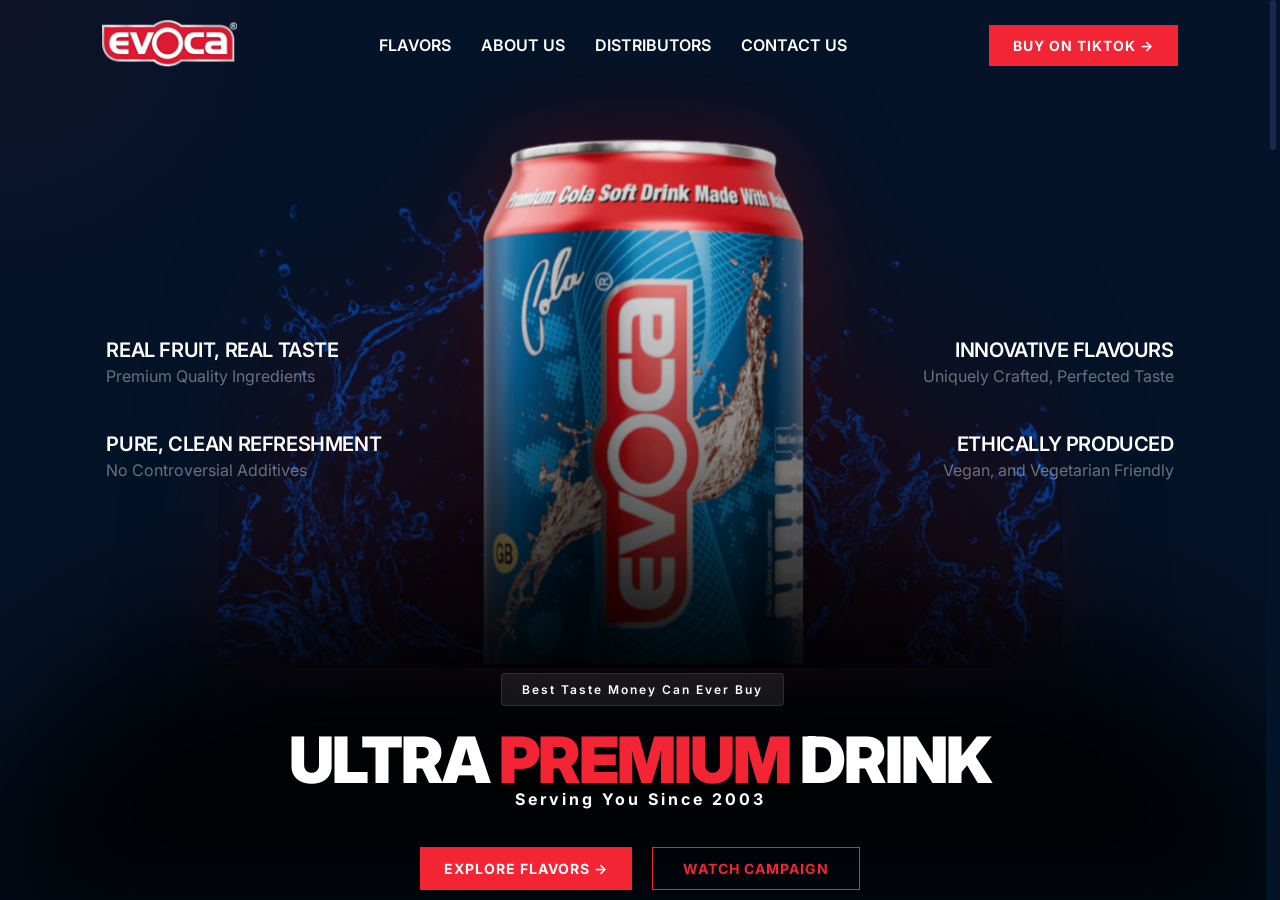
==== commit a377ce98: "Implement robust custom scrollbar component to resolve jumping and infinite loops" ====
--- a/index.html
+++ b/index.html
@@ -274,6 +274,13 @@
     </a>
 
     </div><!-- /#snapContainer -->
+    
+    <!-- Custom Premium Scrollbar Component -->
+    <div class="custom-scrollbar-area">
+        <div class="custom-scrollbar-track">
+            <div class="custom-scrollbar-thumb" id="scrollThumb"></div>
+        </div>
+    </div>
 
     <script>
         // ── Navbar scroll tint ────────────────────────────────────────
@@ -505,26 +512,64 @@
                     isAnimating = false;
                     updateNavbar(current);
                     triggerReveals(inSec);
-
-                    // Sync native scrollbar position without triggering the listener
-                    isSyncing = true;
-                    window.scrollTo(0, current * window.innerHeight);
-                    setTimeout(() => { isSyncing = false; }, 50);
+                    updateScrollbar();
                 }, DUR + 100); 
             }
 
-            // ── Native Scroll Sync ────────────────────────────────────
-            let isSyncing = false;
-            window.addEventListener('scroll', () => {
-                if (isAnimating || isSyncing || window.innerWidth <= 768) return;
+            // ── Custom Scrollbar Logic ────────────────────────────────
+            const thumb = document.getElementById('scrollThumb');
+            const track = document.querySelector('.custom-scrollbar-track');
+            
+            function updateScrollbar() {
+                const thumbHeight = (1 / TOTAL) * 100;
+                const thumbTop = (current / TOTAL) * 100;
+                thumb.style.height = thumbHeight + '%';
+                thumb.style.top = thumbTop + '%';
+            }
+
+            // Click on track to jump
+            track.addEventListener('click', (e) => {
+                if (isAnimating || e.target === thumb) return;
+                const rect = track.getBoundingClientRect();
+                const clickY = e.clientY - rect.top;
+                const clickedIdx = Math.floor((clickY / rect.height) * TOTAL);
+                if (clickedIdx !== current) goTo(clickedIdx);
+            });
+
+            // Dragging thumb
+            let isDragging = false;
+            let startY = 0;
+            let startIdx = 0;
+
+            thumb.addEventListener('mousedown', (e) => {
+                isDragging = true;
+                startY = e.clientY;
+                startIdx = current;
+                thumb.classList.add('dragging');
+                document.body.style.userSelect = 'none';
+            });
+
+            window.addEventListener('mousemove', (e) => {
+                if (!isDragging || isAnimating) return;
+                const deltaY = e.clientY - startY;
+                const trackHeight = track.offsetHeight;
+                const sectionHeight = trackHeight / TOTAL;
+                const moveIdx = Math.round(deltaY / sectionHeight);
+                const targetIdx = Math.max(0, Math.min(TOTAL - 1, startIdx + moveIdx));
                 
-                const scrollPos = window.scrollY;
-                const targetIdx = Math.round(scrollPos / window.innerHeight);
-                
-                if (targetIdx !== current && targetIdx >= 0 && targetIdx < TOTAL) {
+                if (targetIdx !== current) {
                     goTo(targetIdx);
                 }
-            }, { passive: true });
+            });
+
+            window.addEventListener('mouseup', () => {
+                isDragging = false;
+                thumb.classList.remove('dragging');
+                document.body.style.userSelect = '';
+            });
+
+            updateScrollbar();
+            window.addEventListener('resize', updateScrollbar);
 
             // ── Wheel ─────────────────────────────────────────────────
             window.addEventListener('wheel', (e) => {
--- a/style.css
+++ b/style.css
@@ -1,11 +1,11 @@
 html.snap-page {
     scroll-snap-type: none;
-    overflow-x: hidden;
-    overflow-y: auto !important;
+    overflow: hidden !important;
 }
 
 html.snap-page body {
-    height: 600vh !important;
+    height: 100vh !important;
+    overflow: hidden !important;
 }
 
 /* ════════════════════════════════════════════════════════════
@@ -208,6 +208,49 @@
     box-sizing: border-box;
 }
 
+/* Custom Premium Scrollbar Component */
+.custom-scrollbar-area {
+    position: fixed;
+    right: 0;
+    top: 0;
+    width: 14px;
+    height: 100vh;
+    z-index: 9999;
+    background: var(--bg-dark);
+}
+
+.custom-scrollbar-track {
+    position: relative;
+    width: 100%;
+    height: 100%;
+}
+
+.custom-scrollbar-thumb {
+    position: absolute;
+    top: 0;
+    left: 4px;
+    width: 6px;
+    height: 0; /* Set via JS */
+    background: #1a2a4a;
+    border-radius: 20px;
+    cursor: pointer;
+    transition: background 0.3s ease, width 0.3s ease, left 0.3s ease;
+}
+
+.custom-scrollbar-thumb:hover, .custom-scrollbar-thumb.dragging {
+    background: var(--primary-red);
+    width: 8px;
+    left: 3px;
+}
+
+/* Hide native scrollbar everywhere */
+::-webkit-scrollbar {
+    display: none;
+}
+* {
+    scrollbar-width: none;
+}
+
 body {
     font-family: 'Inter', sans-serif;
     background-color: var(--bg-dark);
@@ -223,25 +266,8 @@
     position: relative;
 }
 
-/* Premium Custom Scrollbar */
-::-webkit-scrollbar {
-    width: 14px;
-}
-
-::-webkit-scrollbar-track {
-    background: var(--bg-dark);
-}
-
-::-webkit-scrollbar-thumb {
-    background: #1a2a4a;
-    border-radius: 20px;
-    border: 4px solid var(--bg-dark);
-    transition: background 0.3s ease;
-}
-
-::-webkit-scrollbar-thumb:hover {
-    background: var(--primary-red);
-}
+
+
 
 /* Firefox Scrollbar Support */
 * {
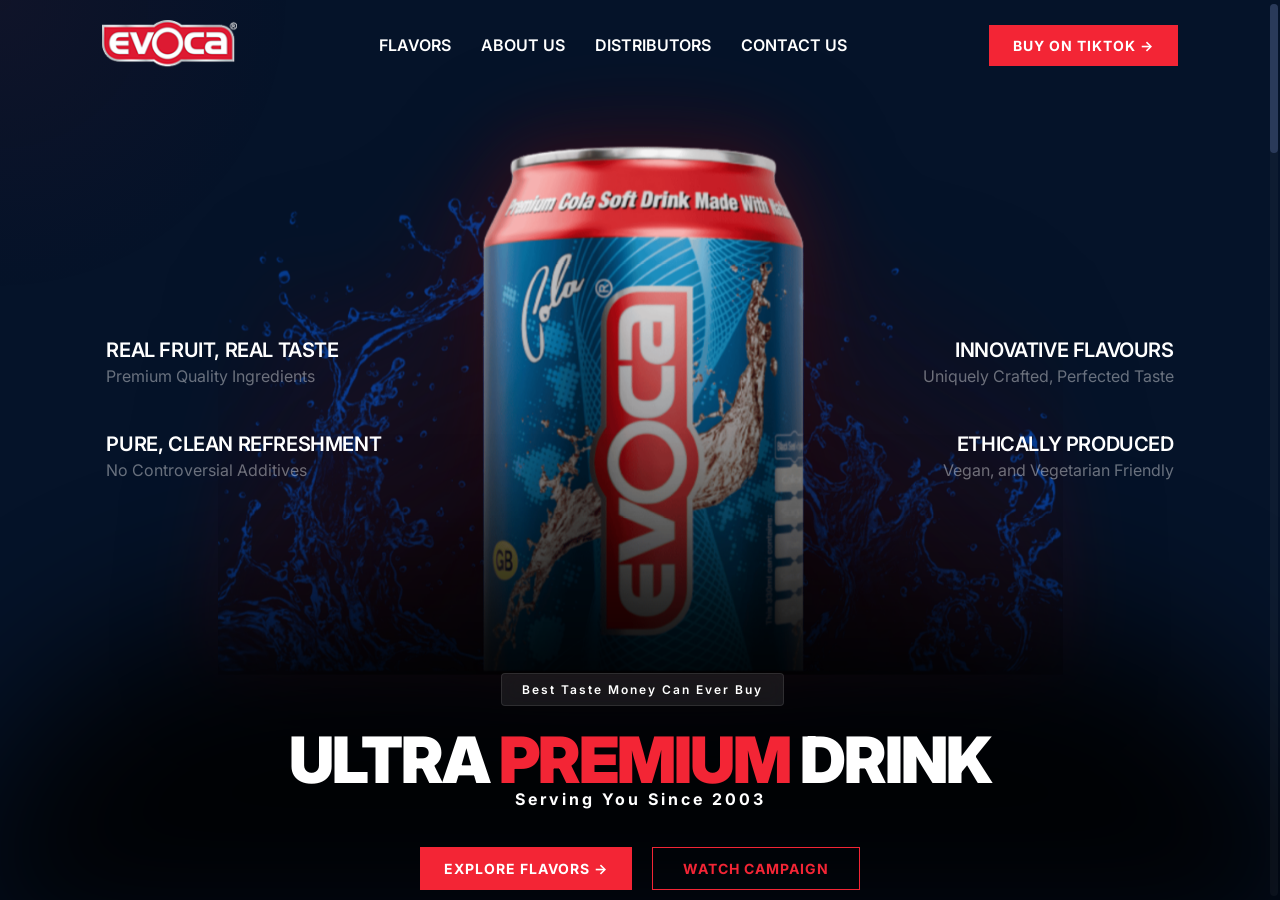
==== commit 171c9dd8: "Add custom section scrollbar synced with snap-scroll animation" ====
--- a/index.html
+++ b/index.html
@@ -274,11 +274,10 @@
     </a>
 
     </div><!-- /#snapContainer -->
-    
-    <!-- Custom Premium Scrollbar Component -->
-    <div class="custom-scrollbar-area">
-        <div class="custom-scrollbar-track">
-            <div class="custom-scrollbar-thumb" id="scrollThumb"></div>
+
+    <div class="section-scrollbar" id="sectionScrollbar">
+        <div class="sb-track" id="sbTrack">
+            <div class="sb-thumb" id="sbThumb"></div>
         </div>
     </div>
 
@@ -421,11 +420,6 @@
                 sec.style.pointerEvents = i === 0 ? 'all'              : 'none';
             });
 
-            // Sync scrollbar to top on load
-            if (window.innerWidth > 768) {
-                window.scrollTo(0, 0);
-            }
-
             // ── Scroll to Top button ─────────────────────────────────
             const scrollTop = document.getElementById('scrollTop');
             scrollTop.addEventListener('click', (e) => {
@@ -437,6 +431,23 @@
             function updateNavbar(idx) {
                 navbar.classList.toggle('scrolled', idx > 0);
                 scrollTop.classList.toggle('visible', idx > 0);
+            }
+
+            // ── Custom Scrollbar ──────────────────────────────────────
+            const sbThumb = document.getElementById('sbThumb');
+            const sbTrack = document.getElementById('sbTrack');
+            function updateScrollbar(idx) {
+                if (!sbThumb) return;
+                const pct = 100 / TOTAL;
+                sbThumb.style.height = pct + '%';
+                sbThumb.style.top = (idx * pct) + '%';
+            }
+            if (sbTrack) {
+                sbTrack.addEventListener('click', (e) => {
+                    const rect = sbTrack.getBoundingClientRect();
+                    const y = (e.clientY - rect.top) / rect.height;
+                    goTo(Math.min(Math.floor(y * TOTAL), TOTAL - 1));
+                });
             }
 
             // ── Trigger .reveal animations ────────────────────────────
@@ -478,6 +489,7 @@
                     current     = next;
                     isAnimating = false;
                     updateNavbar(current);
+                    updateScrollbar(current);
                     triggerReveals(inSec);
                     return;
                 }
@@ -511,65 +523,10 @@
                     current     = next;
                     isAnimating = false;
                     updateNavbar(current);
+                    updateScrollbar(current);
                     triggerReveals(inSec);
-                    updateScrollbar();
-                }, DUR + 100); 
+                }, DUR + 500); // Increased cooldown from 50ms to 500ms to prevent momentum-based double-triggering
             }
-
-            // ── Custom Scrollbar Logic ────────────────────────────────
-            const thumb = document.getElementById('scrollThumb');
-            const track = document.querySelector('.custom-scrollbar-track');
-            
-            function updateScrollbar() {
-                const thumbHeight = (1 / TOTAL) * 100;
-                const thumbTop = (current / TOTAL) * 100;
-                thumb.style.height = thumbHeight + '%';
-                thumb.style.top = thumbTop + '%';
-            }
-
-            // Click on track to jump
-            track.addEventListener('click', (e) => {
-                if (isAnimating || e.target === thumb) return;
-                const rect = track.getBoundingClientRect();
-                const clickY = e.clientY - rect.top;
-                const clickedIdx = Math.floor((clickY / rect.height) * TOTAL);
-                if (clickedIdx !== current) goTo(clickedIdx);
-            });
-
-            // Dragging thumb
-            let isDragging = false;
-            let startY = 0;
-            let startIdx = 0;
-
-            thumb.addEventListener('mousedown', (e) => {
-                isDragging = true;
-                startY = e.clientY;
-                startIdx = current;
-                thumb.classList.add('dragging');
-                document.body.style.userSelect = 'none';
-            });
-
-            window.addEventListener('mousemove', (e) => {
-                if (!isDragging || isAnimating) return;
-                const deltaY = e.clientY - startY;
-                const trackHeight = track.offsetHeight;
-                const sectionHeight = trackHeight / TOTAL;
-                const moveIdx = Math.round(deltaY / sectionHeight);
-                const targetIdx = Math.max(0, Math.min(TOTAL - 1, startIdx + moveIdx));
-                
-                if (targetIdx !== current) {
-                    goTo(targetIdx);
-                }
-            });
-
-            window.addEventListener('mouseup', () => {
-                isDragging = false;
-                thumb.classList.remove('dragging');
-                document.body.style.userSelect = '';
-            });
-
-            updateScrollbar();
-            window.addEventListener('resize', updateScrollbar);
 
             // ── Wheel ─────────────────────────────────────────────────
             window.addEventListener('wheel', (e) => {
@@ -638,6 +595,7 @@
 
             // ── Boot ──────────────────────────────────────────────────
             updateNavbar(0);
+            updateScrollbar(0);
             triggerReveals(sections[0]);
 
             // ── Hash navigation on page load ──────────────────────────
@@ -659,6 +617,7 @@
                 });
                 current = target;
                 updateNavbar(target);
+                updateScrollbar(target);
                 triggerReveals(sections[target]);
 
                 // Clear the hash so back-navigation works cleanly
--- a/style.css
+++ b/style.css
@@ -1,11 +1,6 @@
 html.snap-page {
     scroll-snap-type: none;
-    overflow: hidden !important;
-}
-
-html.snap-page body {
-    height: 100vh !important;
-    overflow: hidden !important;
+    overflow: hidden;
 }
 
 /* ════════════════════════════════════════════════════════════
@@ -208,49 +203,6 @@
     box-sizing: border-box;
 }
 
-/* Custom Premium Scrollbar Component */
-.custom-scrollbar-area {
-    position: fixed;
-    right: 0;
-    top: 0;
-    width: 14px;
-    height: 100vh;
-    z-index: 9999;
-    background: var(--bg-dark);
-}
-
-.custom-scrollbar-track {
-    position: relative;
-    width: 100%;
-    height: 100%;
-}
-
-.custom-scrollbar-thumb {
-    position: absolute;
-    top: 0;
-    left: 4px;
-    width: 6px;
-    height: 0; /* Set via JS */
-    background: #1a2a4a;
-    border-radius: 20px;
-    cursor: pointer;
-    transition: background 0.3s ease, width 0.3s ease, left 0.3s ease;
-}
-
-.custom-scrollbar-thumb:hover, .custom-scrollbar-thumb.dragging {
-    background: var(--primary-red);
-    width: 8px;
-    left: 3px;
-}
-
-/* Hide native scrollbar everywhere */
-::-webkit-scrollbar {
-    display: none;
-}
-* {
-    scrollbar-width: none;
-}
-
 body {
     font-family: 'Inter', sans-serif;
     background-color: var(--bg-dark);
@@ -266,13 +218,63 @@
     position: relative;
 }
 
-
-
-
-/* Firefox Scrollbar Support */
-* {
-    scrollbar-width: thin;
-    scrollbar-color: #1a2a4a var(--bg-dark);
+/* Custom Scrollbar */
+::-webkit-scrollbar {
+    width: 8px;
+}
+
+::-webkit-scrollbar-track {
+    background: var(--bg-dark);
+}
+
+::-webkit-scrollbar-thumb {
+    background: #2a3a5a;
+    border-radius: 10px;
+}
+
+::-webkit-scrollbar-thumb:hover {
+    background: var(--primary-red);
+}
+
+/* Section Scrollbar — custom indicator for snap-scroll pages */
+.section-scrollbar {
+    position: fixed;
+    right: 2px;
+    top: 0;
+    height: 100vh;
+    width: 8px;
+    z-index: 999;
+    padding: 4px 0;
+    box-sizing: border-box;
+}
+
+.section-scrollbar .sb-track {
+    width: 100%;
+    height: 100%;
+    background: rgba(255, 255, 255, 0.04);
+    border-radius: 4px;
+    position: relative;
+    cursor: pointer;
+}
+
+.section-scrollbar .sb-thumb {
+    position: absolute;
+    left: 0;
+    width: 100%;
+    border-radius: 4px;
+    background: #2a3a5a;
+    transition: top 0.85s cubic-bezier(0.77, 0, 0.18, 1), background 0.3s ease;
+    cursor: pointer;
+}
+
+.section-scrollbar .sb-thumb:hover {
+    background: var(--primary-red);
+}
+
+@media (max-width: 768px) {
+    .section-scrollbar {
+        display: none;
+    }
 }
 
 
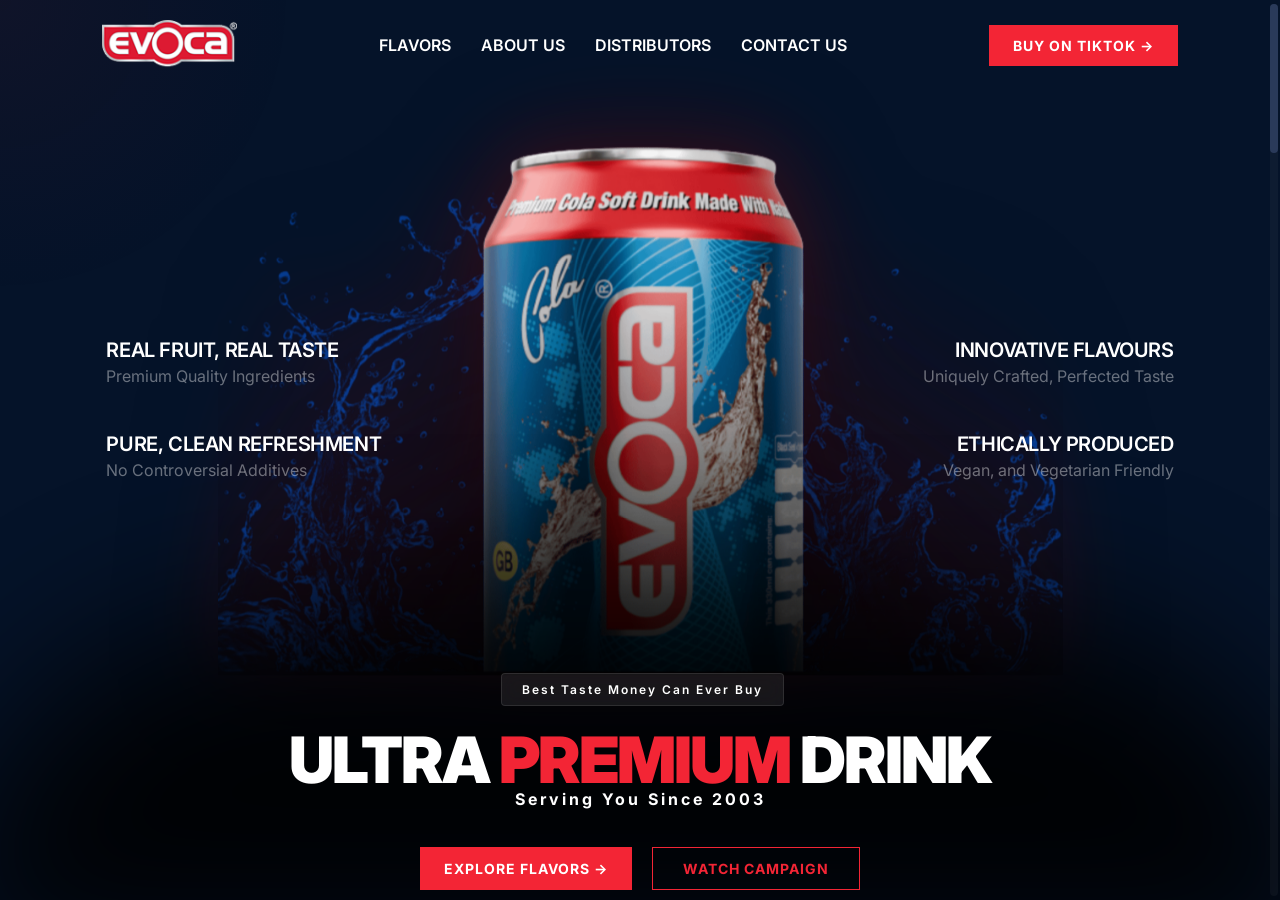
==== commit 8cff4e24: "Fix scrollbar timing: move thumb update to start of transition" ====
--- a/index.html
+++ b/index.html
@@ -463,6 +463,7 @@
 
                 isAnimating = true;
                 clearTimeout(finishTimer);
+                updateScrollbar(next);
 
                 const dir    = next > current ? 1 : -1;
                 const outSec = sections[current];
@@ -523,7 +524,6 @@
                     current     = next;
                     isAnimating = false;
                     updateNavbar(current);
-                    updateScrollbar(current);
                     triggerReveals(inSec);
                 }, DUR + 500); // Increased cooldown from 50ms to 500ms to prevent momentum-based double-triggering
             }
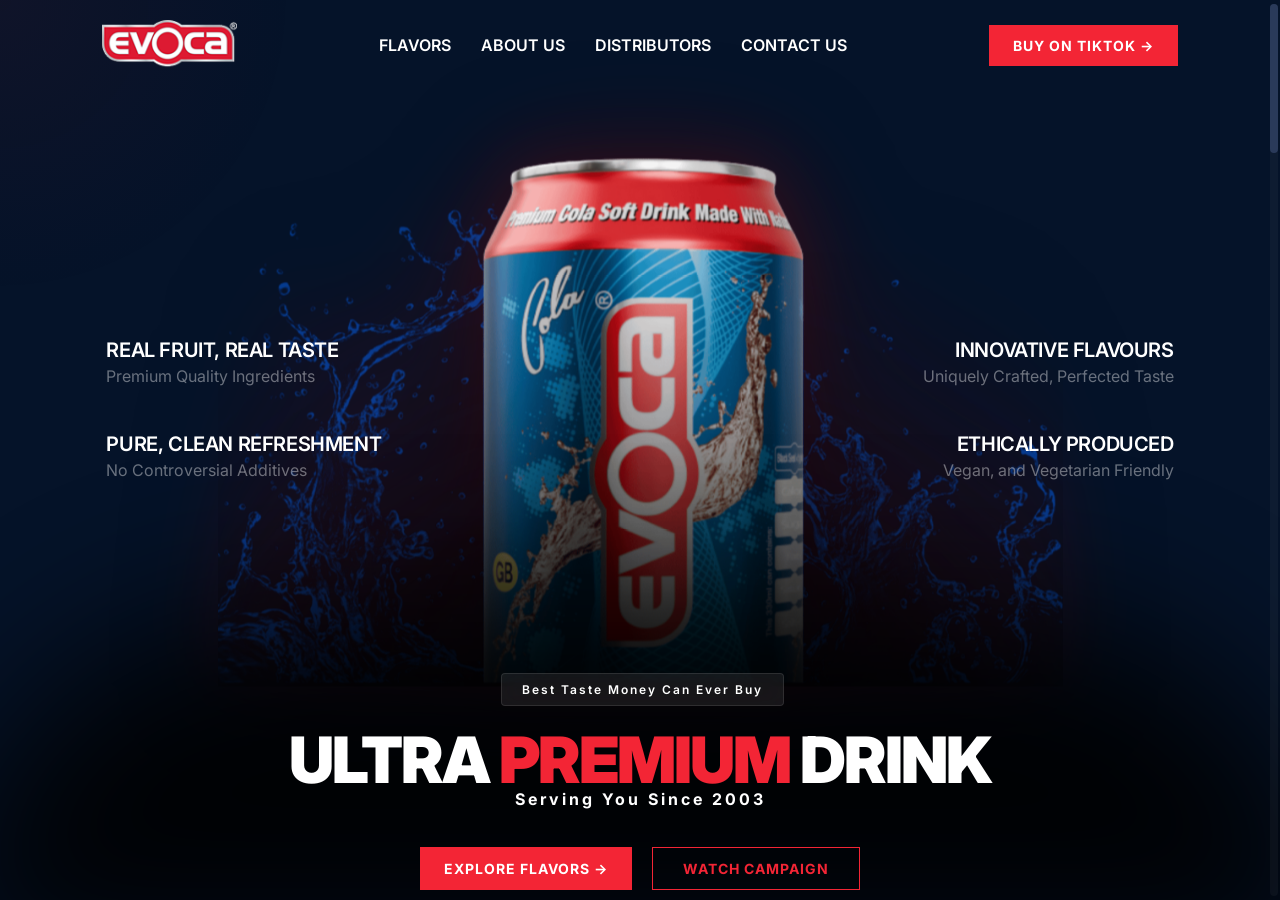
==== commit 28efeb61: "Refine sustainability description text" ====
--- a/index.html
+++ b/index.html
@@ -125,7 +125,7 @@
                                 <div class="feature-icon">03</div>
                                 <div class="feature-text">
                                     <h4>UNIQUE FLAVOR STORYTELLING</h4>
-                                    <p>Evoca drinks are produced with sustainability in mind, using environmentally friendly practices to reduce our carbon footprint.</p>
+                                    <p>Evoca drinks are produced with sustainability in mind using environmentally friendly practices to reduce our carbon footprint.</p>
                                 </div>
                             </div>
                         </div>
--- a/style.css
+++ b/style.css
@@ -742,7 +742,7 @@
 
 .campaign-header {
     text-align: center;
-    margin-bottom: 30px;
+    margin-bottom: 25px;
 }
 
 .header-main {
@@ -778,6 +778,7 @@
     height: auto;
     display: block;
     object-fit: cover;
+    margin-bottom: -30px;
     transition: none;
     /* Ensure no active effect */
 }
@@ -1294,10 +1295,11 @@
 
 /* Footer Styles */
 .footer {
-    padding: 20px 8% 10px;
+    padding: 20px 8% 16px;
     border-top: 1px solid rgba(255, 255, 255, 0.05);
     background-color: transparent;
     scroll-snap-align: end;
+    margin-top: auto;
 }
 
 .footer-container {
@@ -1318,6 +1320,7 @@
     font-size: 0.85rem;
     color: #5a6c7e;
     font-weight: 500;
+    margin: 0;
 }
 
 .footer-nav {
@@ -1587,7 +1590,7 @@
     }
 
     .footer {
-        padding: 30px 8% 15px;
+        padding: 30px 8% 0;
     }
 
     .footer-container {
@@ -2125,7 +2128,33 @@
     }
 
     .page-title {
-        font-size: 2.5rem;
+        font-size: 2.2rem;
+        letter-spacing: -1px;
+    }
+
+    .page-header {
+        padding: 100px 8% 40px;
+    }
+
+    .distributor-grid {
+        grid-template-columns: 1fr;
+        gap: 20px;
+    }
+
+    .distributor-card {
+        padding: 25px;
+    }
+
+    .contact-form {
+        padding: 25px;
+    }
+
+    .contact-section {
+        padding: 40px 8% 80px;
+    }
+
+    .distributors-section {
+        padding: 40px 8% 80px;
     }
 }
 
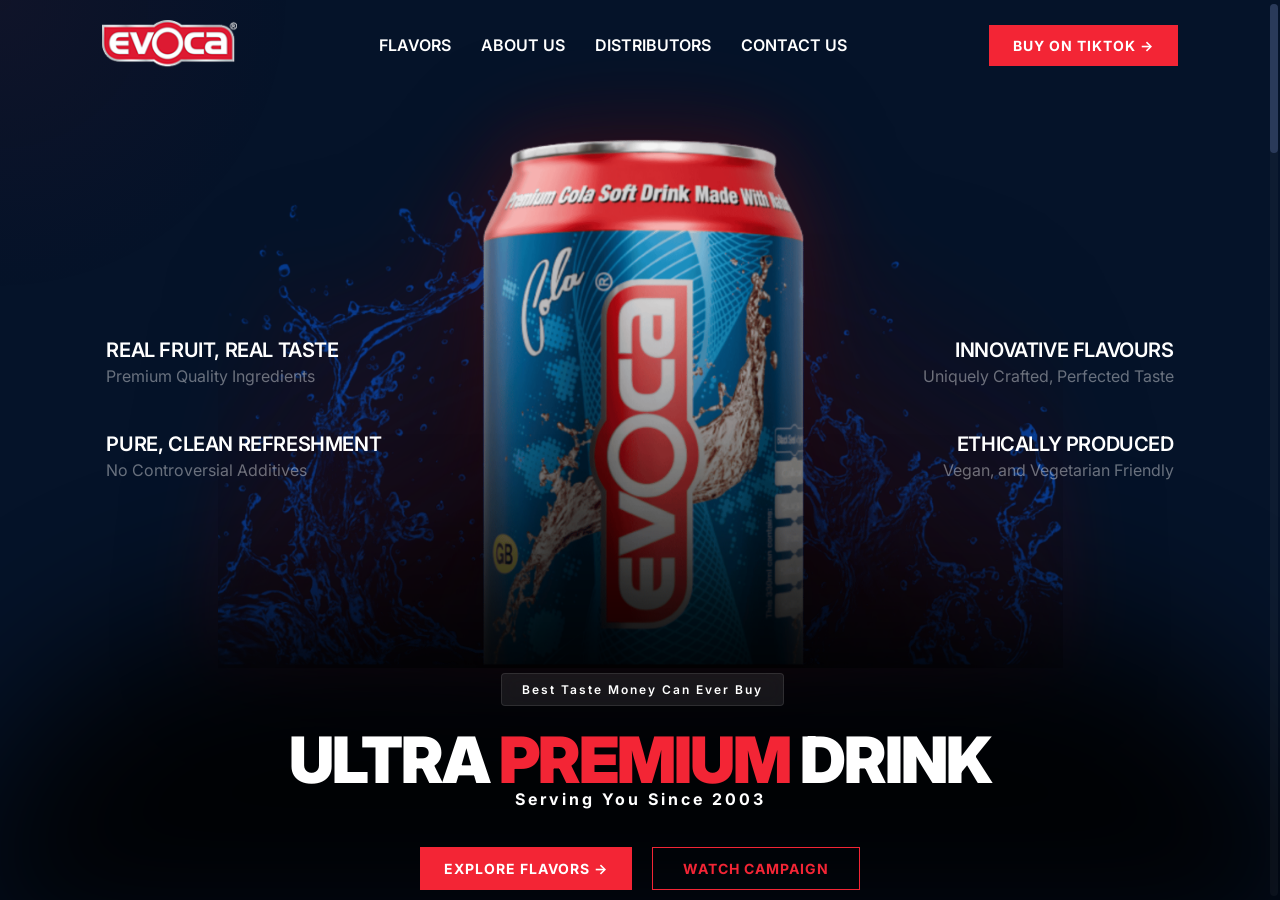
==== commit 01220563: "Refine sustainability description and update placeholder headings" ====
--- a/index.html
+++ b/index.html
@@ -110,22 +110,22 @@
                             <div class="concept-feature">
                                 <div class="feature-icon">01</div>
                                 <div class="feature-text">
-                                    <h4>HERO BUILT FROM SPLASH FORMS</h4>
+                                    <h4>FINEST NATURAL INGREDIENTS</h4>
                                     <p>Evoca drinks are crafted using only the finest ingredients, including natural fruit extracts, caffeine, and black seed extract.</p>
                                 </div>
                             </div>
                             <div class="concept-feature">
                                 <div class="feature-icon">02</div>
                                 <div class="feature-text">
-                                    <h4>PREMIUM TYPOGRAPHY BALANCE</h4>
+                                    <h4>UNFORGETTABLE FLAVOURS</h4>
                                     <p>From refreshing Mango to the dynamic Cola, each flavour is formulated with high-quality ingredients to create an unforgettable taste experience.</p>
                                 </div>
                             </div>
                             <div class="concept-feature">
                                 <div class="feature-icon">03</div>
                                 <div class="feature-text">
-                                    <h4>UNIQUE FLAVOR STORYTELLING</h4>
-                                    <p>Evoca drinks are produced with sustainability in mind using environmentally friendly practices to reduce our carbon footprint.</p>
+                                    <h4>ETHICALLY & SUSTAINABLY PRODUCED</h4>
+                                    <p>Crafted with a deep respect for the environment, Evoca employs sustainable, eco-conscious production methods to minimize our carbon footprint without compromising on quality.</p>
                                 </div>
                             </div>
                         </div>
--- a/style.css
+++ b/style.css
@@ -2997,4 +2997,253 @@
     }
 }
 
-/* navbar margin-bottom removed — padding-top on sections handles the gap */+/* navbar margin-bottom removed — padding-top on sections handles the gap */
+
+/* ════════════════════════════════════════════════════════════
+   FINAL OVERRIDING MOBILE STYLES - "COOL AS HELL" & SYMMETRICAL
+   ════════════════════════════════════════════════════════════ */
+@media (max-width: 768px) {
+    /* Global Anti-Overflow */
+    html, body {
+        overflow-x: hidden !important;
+        width: 100vw !important;
+        max-width: 100% !important;
+    }
+    
+    /* Base Container & Grid Resets */
+    .snap-section { padding-top: 0 !important; }
+    
+    .navbar { padding: 15px 5% !important; background: rgba(5, 19, 41, 0.85) !important; backdrop-filter: blur(12px) !important; border-bottom: 1px solid rgba(255,255,255,0.05) !important; }
+    .logo-img { height: 40px !important; }
+    .buy-now { display: none !important; }
+
+    /* Hero Section Refinements */
+    .hero { 
+        padding-top: 100px !important; 
+        padding-bottom: 40px !important;
+        gap: 20px !important;
+        justify-content: center !important;
+        overflow: hidden !important;
+    }
+    .hero-carousel { 
+        margin-top: 0 !important;
+        height: auto !important; 
+        max-height: 320px !important;
+        width: 100% !important;
+    }
+    .carousel-can img { 
+        max-height: 320px !important; 
+        height: auto !important;
+        filter: drop-shadow(0 20px 30px rgba(0,0,0,0.6)) !important;
+        max-width: 100% !important;
+        object-fit: contain !important;
+    }
+    .hero-fade-overlay {
+        width: 100% !important;
+        height: 150px !important;
+        bottom: 0 !important;
+    }
+    
+    /* Hero Sides Container - Elegant Stack */
+    .hero-sides-container { 
+        display: flex !important;
+        flex-direction: column !important;
+        gap: 15px !important;
+        margin-top: 20px !important;
+        text-align: center !important;
+        max-width: 100% !important;
+        padding: 0 5% !important;
+    }
+    .hero-side, .hero-side.right { 
+        text-align: center !important; 
+        gap: 15px !important;
+        width: 100% !important;
+    }
+    .side-info-item {
+        background: rgba(255, 255, 255, 0.03);
+        padding: 15px 20px;
+        border-radius: 16px;
+        border: 1px solid rgba(255,255,255,0.05);
+        box-shadow: 0 4px 15px rgba(0,0,0,0.1);
+        backdrop-filter: blur(5px);
+        width: 100%;
+        box-sizing: border-box;
+        transition: transform 0.3s ease;
+    }
+    .side-info-item:active {
+        transform: scale(0.98);
+    }
+    .side-info-item h3 { 
+        font-size: 1rem !important; 
+        letter-spacing: 1px !important; 
+        margin-bottom: 6px !important;
+        color: var(--primary-red) !important;
+    }
+    .side-info-item p { 
+        font-size: 0.85rem !important; 
+        color: rgba(255,255,255,0.8) !important;
+        line-height: 1.4 !important;
+    }
+
+    /* Hero Bottom Elements */
+    .hero-bottom-content { 
+        margin-top: 30px !important;
+        gap: 15px !important;
+        width: 100% !important;
+        padding: 0 5% !important;
+        box-sizing: border-box !important;
+    }
+    .hero-badge { 
+        font-size: 0.75rem !important; 
+        padding: 8px 16px !important; 
+        border-radius: 20px !important;
+        display: inline-block !important;
+    }
+    .hero-main-title { width: 100% !important; }
+    .hero-main-title h1 { 
+        font-size: clamp(2.2rem, 10vw, 3rem) !important; 
+        line-height: 1.1 !important;
+        word-wrap: break-word !important;
+    }
+    .hero-actions { 
+        flex-direction: column !important; 
+        width: 100% !important; 
+        padding: 0 !important;
+        box-sizing: border-box !important;
+    }
+    .hero-actions .btn { 
+        width: 100% !important; 
+        max-width: 100% !important; 
+        padding: 16px !important; 
+        border-radius: 12px !important;
+        font-size: 0.95rem !important;
+        box-sizing: border-box !important;
+    }
+
+    /* What's Special Section */
+    .signature-concept { padding: 50px 5% !important; width: 100% !important; box-sizing: border-box !important; }
+    .concept-heading { font-size: 2.2rem !important; margin-bottom: 30px !important; }
+    .concept-feature { 
+        background: rgba(255, 255, 255, 0.02) !important;
+        border: 1px solid rgba(255,255,255,0.05) !important;
+        border-radius: 20px !important;
+        padding: 25px 20px !important;
+        margin-bottom: 15px !important;
+        box-shadow: 0 10px 30px rgba(0,0,0,0.2) !important;
+        width: 100% !important;
+        box-sizing: border-box !important;
+    }
+    .feature-icon { 
+        width: 40px !important; 
+        height: 40px !important; 
+        font-size: 1rem !important; 
+        margin-bottom: 15px !important;
+    }
+
+    /* Orbit Card */
+    .orbit-card { 
+        padding: 30px 20px !important; 
+        border-radius: 20px !important;
+        background: linear-gradient(145deg, rgba(255,255,255,0.05), rgba(0,0,0,0.5)) !important;
+        border: 1px solid rgba(255,255,255,0.08) !important;
+        height: auto !important;
+        width: 100% !important;
+        box-sizing: border-box !important;
+        overflow: hidden !important;
+    }
+    .orbit-can { height: 280px !important; margin: 20px auto !important; max-width: 100% !important; object-fit: contain !important; }
+    .orbit-label { 
+        background: rgba(0,0,0,0.6) !important;
+        border-radius: 12px !important;
+        padding: 15px !important;
+        margin-bottom: 15px !important;
+        text-align: center !important;
+        border: 1px solid rgba(255,255,255,0.1) !important;
+        box-shadow: 0 4px 15px rgba(0,0,0,0.2) !important;
+        width: 100% !important;
+        box-sizing: border-box !important;
+    }
+    .orbit-label h5 { font-size: 0.9rem !important; }
+
+    /* Campaign & Reach */
+    .campaign-reach { padding: 50px 5% !important; width: 100% !important; box-sizing: border-box !important; }
+    .side-heading { font-size: 2.2rem !important; text-align: center !important; margin-bottom: 30px !important;}
+    .feature-card { 
+        background: rgba(255,255,255,0.03) !important;
+        padding: 25px !important;
+        border-radius: 20px !important;
+        text-align: center !important;
+        border: 1px solid rgba(255,255,255,0.05) !important;
+        box-shadow: 0 8px 25px rgba(0,0,0,0.15) !important;
+        width: 100% !important;
+        box-sizing: border-box !important;
+    }
+    .feature-card h4 { font-size: 1.3rem !important; margin-bottom: 15px !important; color: #fff !important; }
+    .feature-card p { font-size: 0.95rem !important; line-height: 1.6 !important; color: rgba(255,255,255,0.7) !important; }
+    .visual-container { width: 100% !important; height: auto !important; min-height: 300px !important; overflow: hidden !important; }
+    .straight-can img { max-width: 100% !important; height: auto !important; max-height: 300px !important; object-fit: contain !important; }
+    .campaign-banner { width: 100% !important; height: auto !important; }
+    .banner-img { max-width: 100% !important; height: auto !important; object-fit: contain !important; }
+
+    /* Flavours Showcase */
+    .product-showcase { padding: 40px 5% !important; width: 100% !important; box-sizing: border-box !important; }
+    .showcase-container { 
+        padding: 30px 20px !important; 
+        border-radius: 24px !important; 
+        background: linear-gradient(135deg, rgba(20,20,20,0.9), rgba(0,0,0,0.95)) !important;
+        border: 1px solid rgba(255,255,255,0.06) !important;
+        width: 100% !important;
+        box-sizing: border-box !important;
+    }
+    .product-image img { height: 280px !important; filter: drop-shadow(0 20px 40px rgba(0,0,0,0.8)) !important; max-width: 100% !important; object-fit: contain !important; }
+    .pagination { 
+        gap: 15px !important; 
+        background: rgba(0,0,0,0.5) !important;
+        padding: 12px 20px !important;
+        border-radius: 30px !important;
+        display: flex !important;
+        justify-content: center !important;
+        align-items: center !important;
+        width: fit-content !important;
+        margin: 0 auto 25px !important;
+        border: 1px solid rgba(255,255,255,0.05) !important;
+    }
+    .product-heading { font-size: 2.2rem !important; margin-bottom: 15px !important; word-wrap: break-word !important; }
+    .product-description { font-size: 0.95rem !important; line-height: 1.6 !important; color: rgba(255,255,255,0.75) !important; width: 100% !important; }
+    
+    /* Zero Section */
+    .zero-section { padding: 50px 5% 60px !important; width: 100% !important; box-sizing: border-box !important; }
+    .zero-can { height: 320px !important; margin: 0 auto 30px !important; filter: drop-shadow(0 20px 40px rgba(0,0,0,0.8)) !important; max-width: 100% !important; object-fit: contain !important; }
+    .zero-heading { font-size: 2.8rem !important; margin-bottom: 20px !important; }
+    .zero-text { font-size: 0.95rem !important; line-height: 1.6 !important; color: rgba(255,255,255,0.75) !important; width: 100% !important; }
+    
+    /* Marquee Fix */
+    .marquee-wrapper { width: 100% !important; box-sizing: border-box !important; }
+    
+    /* Secondary Pages (About, Contact, Distributors) */
+    .page-header { padding: 120px 5% 40px !important; width: 100% !important; box-sizing: border-box !important; }
+    .page-title { font-size: 2.2rem !important; letter-spacing: -1px !important; margin-bottom: 15px !important; }
+    .page-subtitle { font-size: 1rem !important; line-height: 1.5 !important; width: 100% !important; }
+    
+    .contact-section, .distributors-section, .about-content-section { padding: 40px 5% 80px !important; width: 100% !important; box-sizing: border-box !important; }
+    
+    /* Contact Page */
+    .contact-container { display: flex !important; flex-direction: column !important; gap: 40px !important; width: 100% !important; }
+    .contact-info h3 { font-size: 1.8rem !important; text-align: center !important; margin-bottom: 25px !important; }
+    .info-item { background: rgba(255,255,255,0.03) !important; padding: 20px !important; border-radius: 16px !important; text-align: center !important; border: 1px solid rgba(255,255,255,0.05) !important; margin-bottom: 20px !important; }
+    .contact-form { padding: 30px 20px !important; border-radius: 20px !important; background: rgba(255,255,255,0.02) !important; box-shadow: 0 10px 30px rgba(0,0,0,0.2) !important; width: 100% !important; box-sizing: border-box !important; }
+    .form-grid { display: flex !important; flex-direction: column !important; gap: 20px !important; margin-bottom: 20px !important; }
+    .form-input, .form-textarea { padding: 16px !important; border-radius: 12px !important; font-size: 1rem !important; width: 100% !important; box-sizing: border-box !important; }
+    
+    /* Distributors Page */
+    .distributor-grid { display: flex !important; flex-direction: column !important; gap: 20px !important; width: 100% !important; }
+    .distributor-card { padding: 25px !important; border-radius: 20px !important; text-align: center !important; box-shadow: 0 8px 25px rgba(0,0,0,0.15) !important; width: 100% !important; box-sizing: border-box !important; }
+    
+    /* Footer */
+    .footer { padding: 40px 5% 30px !important; background: rgba(0,0,0,0.2) !important; width: 100% !important; box-sizing: border-box !important; }
+    .footer-container { display: flex !important; flex-direction: column !important; gap: 30px !important; width: 100% !important; }
+    .footer-left { text-align: center !important; }
+    .footer-logo { height: 50px !important; margin: 0 auto !important; }
+    .social-links { display: flex !important; justify-content: center !important; gap: 20px !important; }
+    .footer-center p { font-size: 0.85rem !important; color: rgba(255,255,255,0.5) !important; text-align: center !important; }
+}
